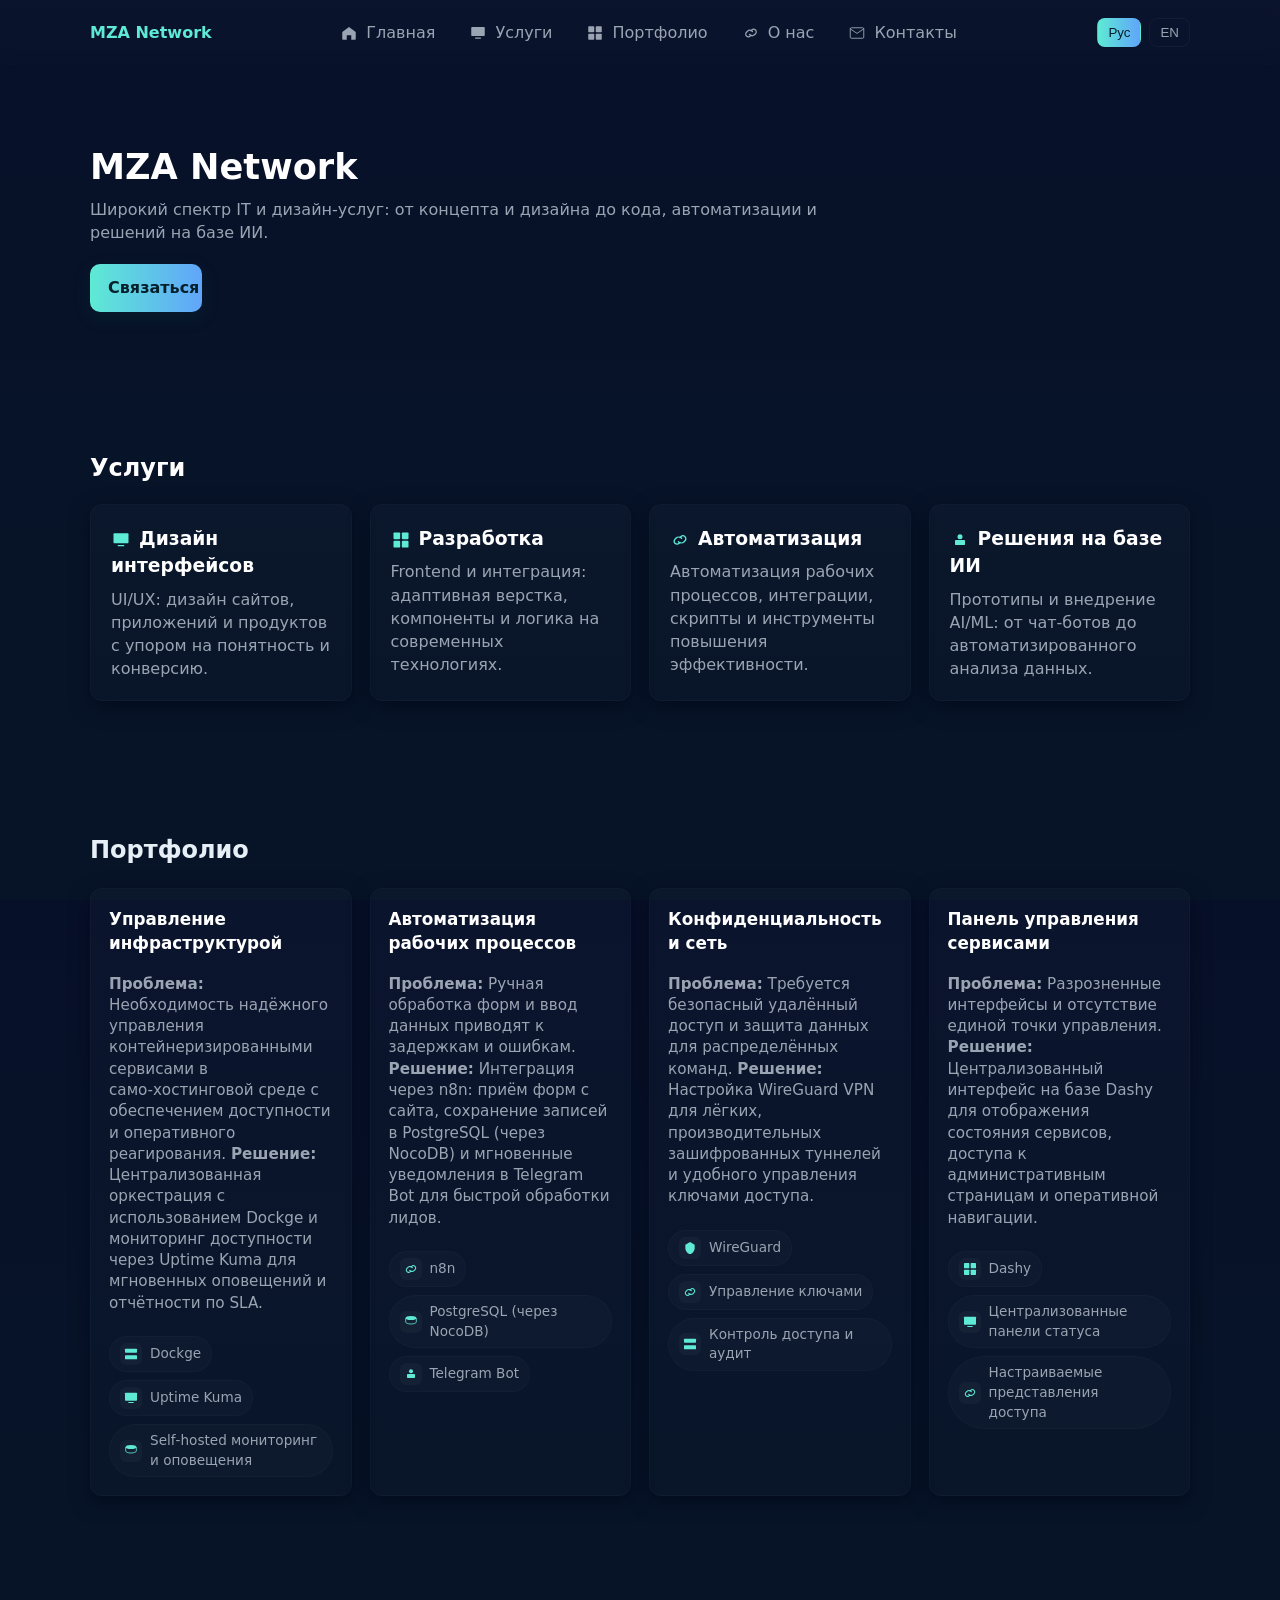
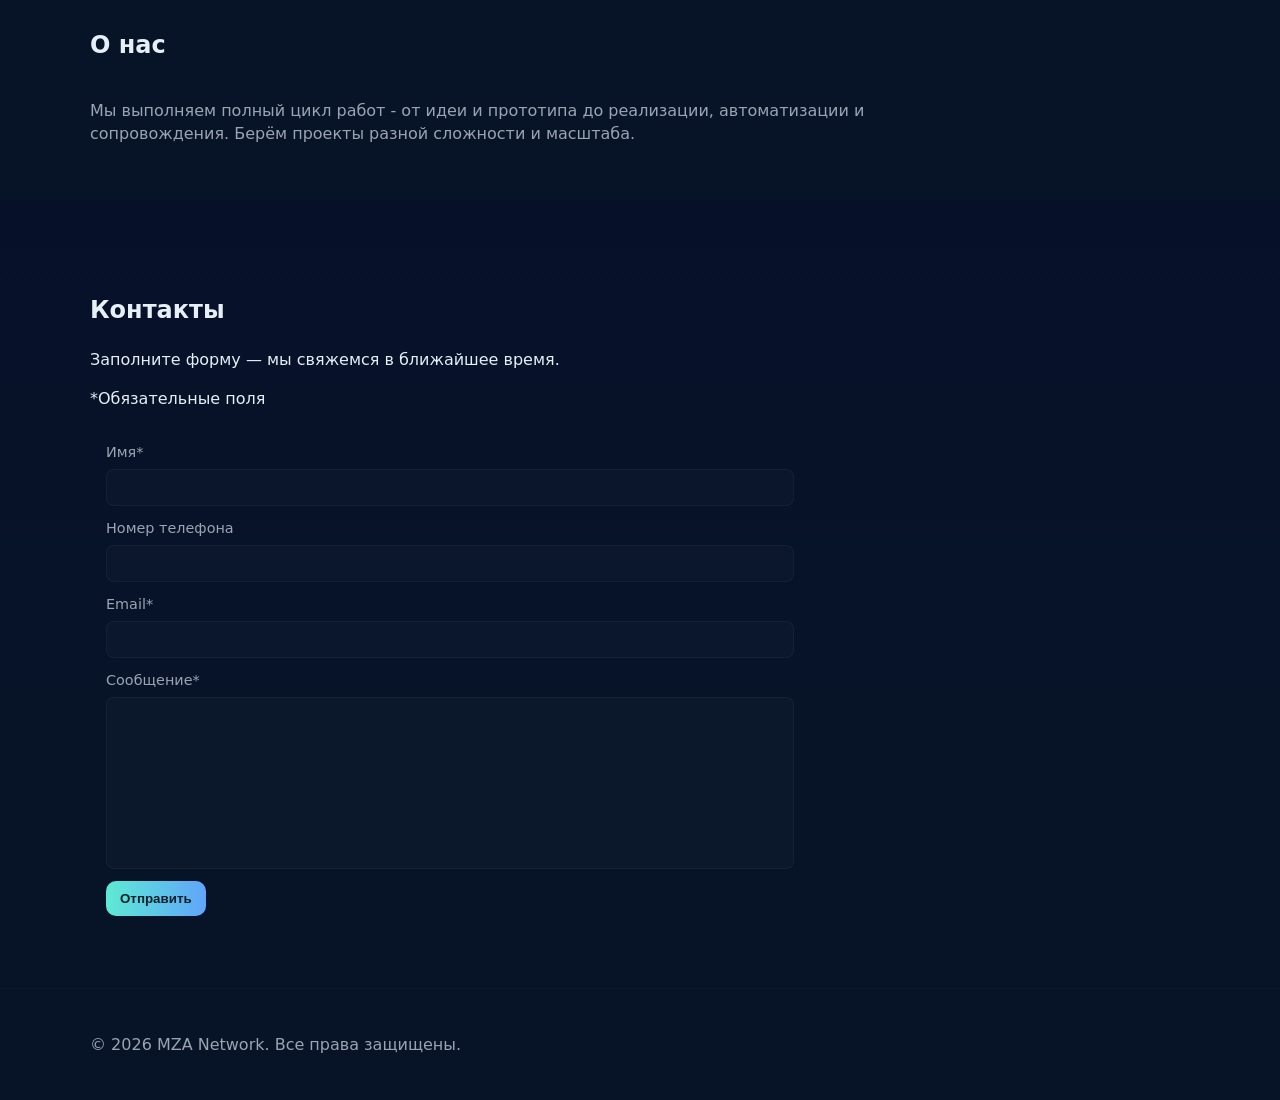
==== index.html @ e713434e "d" ====
<!doctype html>
<html lang="ru">
<head>
  <meta charset="utf-8">
  <meta name="viewport" content="width=device-width, initial-scale=1">
  <title>MZA Network</title>
  <link rel="stylesheet" href="css/style.css">
  <header>
    <div class="container">
      <a class="logo" href="#home">MZA Network</a>
      <nav>
        <ul>
          <li><a href="#home"><svg class="nav-icon"><use href="#icon-home"></use></svg>Главная</a></li>
          <li><a href="#services"><svg class="nav-icon"><use href="#icon-monitor"></use></svg>Услуги</a></li>
          <li><a href="#portfolio"><svg class="nav-icon"><use href="#icon-grid"></use></svg>Портфолио</a></li>
          <li><a href="#about"><svg class="nav-icon"><use href="#icon-link"></use></svg>О нас</a></li>
          <li><a href="#contacts"><svg class="nav-icon"><use href="#icon-mail"></use></svg>Контакты</a></li>
        </ul>
      </nav>
      <div class="lang-switch">
        <button id="langRu" class="active" title="Русский">Рус</button>
        <button id="langEn" title="English">EN</button>
      </div>
    </div>
  </header>

  <!-- SVG sprite: monochrome icons (use via <svg class="icon"><use href="#icon-name"></use></svg>) -->
  <svg aria-hidden="true" style="display:none">
    <symbol id="icon-server" viewBox="0 0 24 24">
      <rect x="3" y="4" width="18" height="6" rx="1" fill="currentColor"/>
      <rect x="3" y="14" width="18" height="6" rx="1" fill="currentColor"/>
    </symbol>
    <symbol id="icon-monitor" viewBox="0 0 24 24">
      <rect x="3" y="4" width="18" height="12" rx="1" fill="currentColor"/>
      <rect x="8" y="18" width="8" height="1.5" rx="0.5" fill="currentColor"/>
    </symbol>
    <symbol id="icon-database" viewBox="0 0 24 24">
      <ellipse cx="12" cy="6" rx="8" ry="3" fill="currentColor"/>
      <path d="M4 6v6c0 1.657 3.582 3 8 3s8-1.343 8-3V6" fill="none" stroke="currentColor" stroke-width="1.2"/>
    </symbol>
    <symbol id="icon-bot" viewBox="0 0 24 24">
      <circle cx="12" cy="8" r="3" fill="currentColor"/>
      <rect x="6" y="12" width="12" height="6" rx="1" fill="currentColor"/>
    </symbol>
    <symbol id="icon-shield" viewBox="0 0 24 24">
      <path d="M12 3l7 4v5c0 5-4 9-7 9s-7-4-7-9V7l7-4z" fill="currentColor"/>
    </symbol>
    <symbol id="icon-link" viewBox="0 0 24 24">
      <path d="M10 14a5 5 0 0 0 7 0l1-1a3.5 3.5 0 0 0-5-5l-1 1" fill="none" stroke="currentColor" stroke-width="1.6" stroke-linecap="round" stroke-linejoin="round"/>
      <path d="M14 10a5 5 0 0 0-7 0l-1 1a3.5 3.5 0 0 0 5 5l1-1" fill="none" stroke="currentColor" stroke-width="1.6" stroke-linecap="round" stroke-linejoin="round"/>
    </symbol>
    <symbol id="icon-grid" viewBox="0 0 24 24">
      <rect x="3" y="3" width="8" height="8" rx="1" fill="currentColor"/>
      <rect x="13" y="3" width="8" height="8" rx="1" fill="currentColor"/>
      <rect x="3" y="13" width="8" height="8" rx="1" fill="currentColor"/>
      <rect x="13" y="13" width="8" height="8" rx="1" fill="currentColor"/>
    </symbol>
    <symbol id="icon-home" viewBox="0 0 24 24">
      <path d="M3 10.5L12 4l9 6.5V20a1 1 0 0 1-1 1h-5v-6H9v6H4a1 1 0 0 1-1-1V10.5z" fill="currentColor"/>
    </symbol>
    <symbol id="icon-mail" viewBox="0 0 24 24">
      <path d="M3 6.5v11A1.5 1.5 0 0 0 4.5 19h15a1.5 1.5 0 0 0 1.5-1.5v-11A1.5 1.5 0 0 0 19.5 5h-15A1.5 1.5 0 0 0 3 6.5z" fill="none" stroke="currentColor" stroke-width="1.2"/>
      <path d="M21 6.5l-9 6-9-6" fill="none" stroke="currentColor" stroke-width="1.2" stroke-linecap="round" stroke-linejoin="round"/>
    </symbol>
  </svg>

  <main>
    <section id="home" class="hero">
      <div class="container">
        <div class="hero-copy">
          <h1>MZA Network</h1>
          <p>Широкий спектр IT и дизайн‑услуг: от концепта и дизайна до кода, автоматизации и решений на базе ИИ.</p>
          <a class="cta" href="#contacts">Связаться</a>
        </div>
      </div>
    </section>

    <section id="services" class="services container">
      <h2>Услуги</h2>
      <div class="grid services-grid">
        <article class="card">
          <h3><svg class="svc-icon" aria-hidden="true"><use href="#icon-monitor"></use></svg>Дизайн интерфейсов</h3>
          <p>UI/UX: дизайн сайтов, приложений и продуктов с упором на понятность и конверсию.</p>
        </article>
        <article class="card">
          <h3><svg class="svc-icon" aria-hidden="true"><use href="#icon-grid"></use></svg>Разработка</h3>
          <p>Frontend и интеграция: адаптивная верстка, компоненты и логика на современных технологиях.</p>
        </article>
        <article class="card">
          <h3><svg class="svc-icon" aria-hidden="true"><use href="#icon-link"></use></svg>Автоматизация</h3>
          <p>Автоматизация рабочих процессов, интеграции, скрипты и инструменты повышения эффективности.</p>
        </article>
        <article class="card">
          <h3><svg class="svc-icon" aria-hidden="true"><use href="#icon-bot"></use></svg>Решения на базе ИИ</h3>
          <p>Прототипы и внедрение AI/ML: от чат‑ботов до автоматизированного анализа данных.</p>
        </article>
      </div>
    </section>

    <section id="portfolio" class="portfolio container">
      <h2>Портфолио</h2>
      <div class="grid portfolio-grid">
        <article class="card portfolio-card">
          <h3>Управление инфраструктурой</h3>
          <p class="ps"><strong>Проблема:</strong> Необходимость надёжного управления контейнеризированными сервисами в само‑хостинговой среде с обеспечением доступности и оперативного реагирования. <strong>Решение:</strong> Централизованная оркестрация с использованием Dockge и мониторинг доступности через Uptime Kuma для мгновенных оповещений и отчётности по SLA.</p>
          <ul class="tech-list">
            <li><svg class="icon" aria-hidden="true"><use href="#icon-server"></use></svg>Dockge</li>
            <li><svg class="icon" aria-hidden="true"><use href="#icon-monitor"></use></svg>Uptime Kuma</li>
            <li><svg class="icon" aria-hidden="true"><use href="#icon-database"></use></svg>Self‑hosted мониторинг и оповещения</li>
          </ul>
        </article>

        <article class="card portfolio-card">
          <h3>Автоматизация рабочих процессов</h3>
          <p class="ps"><strong>Проблема:</strong> Ручная обработка форм и ввод данных приводят к задержкам и ошибкам. <strong>Решение:</strong> Интеграция через n8n: приём форм с сайта, сохранение записей в PostgreSQL (через NocoDB) и мгновенные уведомления в Telegram Bot для быстрой обработки лидов.</p>
          <ul class="tech-list">
            <li><svg class="icon" aria-hidden="true"><use href="#icon-link"></use></svg>n8n</li>
            <li><svg class="icon" aria-hidden="true"><use href="#icon-database"></use></svg>PostgreSQL (через NocoDB)</li>
            <li><svg class="icon" aria-hidden="true"><use href="#icon-bot"></use></svg>Telegram Bot</li>
          </ul>
        </article>

        <article class="card portfolio-card">
          <h3>Конфиденциальность и сеть</h3>
          <p class="ps"><strong>Проблема:</strong> Требуется безопасный удалённый доступ и защита данных для распределённых команд. <strong>Решение:</strong> Настройка WireGuard VPN для лёгких, производительных зашифрованных туннелей и удобного управления ключами доступа.</p>
          <ul class="tech-list">
            <li><svg class="icon" aria-hidden="true"><use href="#icon-shield"></use></svg>WireGuard</li>
            <li><svg class="icon" aria-hidden="true"><use href="#icon-link"></use></svg>Управление ключами</li>
            <li><svg class="icon" aria-hidden="true"><use href="#icon-server"></use></svg>Контроль доступа и аудит</li>
          </ul>
        </article>

        <article class="card portfolio-card">
          <h3>Панель управления сервисами</h3>
          <p class="ps"><strong>Проблема:</strong> Разрозненные интерфейсы и отсутствие единой точки управления. <strong>Решение:</strong> Централизованный интерфейс на базе Dashy для отображения состояния сервисов, доступа к административным страницам и оперативной навигации.</p>
          <ul class="tech-list">
            <li><svg class="icon" aria-hidden="true"><use href="#icon-grid"></use></svg>Dashy</li>
            <li><svg class="icon" aria-hidden="true"><use href="#icon-monitor"></use></svg>Централизованные панели статуса</li>
            <li><svg class="icon" aria-hidden="true"><use href="#icon-link"></use></svg>Настраиваемые представления доступа</li>
          </ul>
        </article>
      </div>
    </section>

    <section id="about" class="about container">
      <h2>О нас</h2>
      <div class="about-grid">
        <p>Мы выполняем полный цикл работ - от идеи и прототипа до реализации, автоматизации и сопровождения. Берём проекты разной сложности и масштаба.</p>
      </div>
    </section>

    <section id="contacts" class="contacts container">
      <h2>Контакты</h2>
      <p>Заполните форму — мы свяжемся в ближайшее время.</p>
      <p>*Обязательные поля</p>
      <form id="contactForm" action="https://n8n.mzanetwork.com/webhook/form-contact" method="POST">
        <div class="form-row">
          <label for="name">Имя*</label>
          <input id="name" name="name" type="text" required>
        </div>
        <div class="form-row">
          <label for="name">Номер телефона</label>
          <input id="phone" name="phone" type="text">
        </div>
        <div class="form-row">
          <label for="email">Email*</label>
          <input id="email" name="email" type="email" required>
        </div>
        <div class="form-row">
          <label for="message">Сообщение*</label>
          <textarea style="resize: none;" rows="10" cols="50" id="message" name="message" rows="5" required></textarea>
        </div>
        <input type="hidden" id="g-recaptcha-response" name="g-recaptcha-response">
        <button type="submit">Отправить</button>
      </form>
    </section>
  </main>

  <footer>
    <div class="container">
      <p>© 2026 MZA Network. Все права защищены.</p>
    </div>
  </footer>
  <script>
    window.onRecaptchaLoad = function() {
      window.recaptchaReady = true;
      console.log('reCAPTCHA loaded');
    };
  </script>
  <script>
    (function(){
      var btnRu = document.getElementById('langRu');
      var btnEn = document.getElementById('langEn');
      var navUl = document.querySelector('header nav ul');
      var heroCont = document.querySelector('#home .container');
      var servicesGrid = document.querySelector('.services-grid');
      var portfolioGrid = document.querySelector('#portfolio .portfolio-grid');
      var aboutP = document.querySelector('.about p');
      var contactsSection = document.querySelector('.contacts');
      var footerP = document.querySelector('footer .container p');
      var formAction = contactsSection.querySelector('form')?.getAttribute('action') || '';

      var translations = { en: {} , ru: {} };
      // capture current DOM as Russian source
      translations.ru.nav = navUl.innerHTML;
      translations.ru.hero = heroCont.innerHTML;
      translations.ru.services = servicesGrid.innerHTML;
      translations.ru.portfolio = portfolioGrid.innerHTML;
      translations.ru.about = aboutP.innerHTML;
      var ruContactsHtml = contactsSection.innerHTML; // preserve original Russian contacts markup
      translations.ru.contacts = function(action){ return ruContactsHtml.replace(/action="[^"]*"/, 'action="'+action+'"'); };
      translations.ru.footer = footerP.innerText;

      // English templates
      translations.en.nav = '\n          <li><a href="#home">Home</a></li>\n          <li><a href="#services">Services</a></li>\n          <li><a href="#portfolio">Portfolio</a></li>\n          <li><a href="#about">About</a></li>\n          <li><a href="#contacts">Contacts</a></li>\n        ';

      translations.en.hero = '<h1>MZA Network</h1>\n        <p>Comprehensive IT and design services: from concept and design to code, automation and AI-driven solutions.</p>\n        <a class="cta" href="#contacts">Contact</a>';

      translations.en.services = '\n          <article class="card">\n            <h3>Interface Design</h3>\n            <p>UI/UX design for websites, applications and products focused on clarity and conversion.</p>\n          </article>\n          <article class="card">\n            <h3>Development</h3>\n            <p>Frontend and integration: responsive implementations and components built with modern technologies.</p>\n          </article>\n          <article class="card">\n            <h3>Automation</h3>\n            <p>Workflow automation, integrations, and scripts to increase operational efficiency.</p>\n          </article>\n          <article class="card">\n            <h3>AI Solutions</h3>\n            <p>AI/ML prototyping and deployment: from chatbots to automated data analysis.</p>\n          </article>\n        ';

      translations.en.portfolio = '\n          <article class="card portfolio-card">\n            <h3>Infrastructure Management</h3>\n            <p class="ps"><strong>Problem:</strong> Managing containerised services reliably across self-hosted environments while maintaining high availability and fast incident response. <strong>Solution:</strong> Centralised container orchestration with Dockge and continuous uptime monitoring via Uptime Kuma to provide automated alerting and SLA visibility.</p>\n            <ul class="tech-list">\n              <li><svg class="icon" aria-hidden="true"><use href="#icon-server"></use></svg>Dockge</li>\n              <li><svg class="icon" aria-hidden="true"><use href="#icon-monitor"></use></svg>Uptime Kuma</li>\n              <li><svg class="icon" aria-hidden="true"><use href="#icon-database"></use></svg>Self-hosted monitoring & alerts</li>\n            </ul>\n          </article>\n\n          <article class="card portfolio-card">\n            <h3>Workflow Automation</h3>\n            <p class="ps"><strong>Problem:</strong> Manual form handling and data entry causing latency and error. <strong>Solution:</strong> Integrated n8n workflows that ingest website form submissions, persist structured records in PostgreSQL (exposed via NocoDB) and dispatch instant Telegram Bot notifications for rapid follow-up.</p>\n            <ul class="tech-list">\n              <li><svg class="icon" aria-hidden="true"><use href="#icon-link"></use></svg>n8n</li>\n              <li><svg class="icon" aria-hidden="true"><use href="#icon-database"></use></svg>PostgreSQL (via NocoDB)</li>\n              <li><svg class="icon" aria-hidden="true"><use href="#icon-bot"></use></svg>Telegram Bot notifications</li>\n            </ul>\n          </article>\n\n          <article class="card portfolio-card">\n            <h3>Privacy & Networking</h3>\n            <p class="ps"><strong>Problem:</strong> Secure remote access and data confidentiality for distributed teams. <strong>Solution:</strong> Custom WireGuard VPN deployment offering lightweight, high-performance encrypted tunnels and straightforward key management for remote access and inter-service connectivity.</p>\n            <ul class="tech-list">\n              <li><svg class="icon" aria-hidden="true"><use href="#icon-shield"></use></svg>WireGuard</li>\n              <li><svg class="icon" aria-hidden="true"><use href="#icon-link"></use></svg>Private key management</li>\n              <li><svg class="icon" aria-hidden="true"><use href="#icon-server"></use></svg>Access control and auditability</li>\n            </ul>\n          </article>\n\n          <article class="card portfolio-card">\n            <h3>Service Dashboard</h3>\n            <p class="ps"><strong>Problem:</strong> Fragmented service status and admin interfaces across multiple tools. <strong>Solution:</strong> Centralised management UI using Dashy to surface service health, links, and operational controls in a single, lightweight dashboard.</p>\n            <ul class="tech-list">\n              <li><svg class="icon" aria-hidden="true"><use href="#icon-grid"></use></svg>Dashy</li>\n              <li><svg class="icon" aria-hidden="true"><use href="#icon-monitor"></use></svg>Centralised links & status panels</li>\n              <li><svg class="icon" aria-hidden="true"><use href="#icon-link"></use></svg>Customisable access views</li>\n            </ul>\n          </article>\n        ';

      translations.en.about = 'We deliver end-to-end work - from idea and prototype to implementation, automation and support. We accept projects of varying complexity and scale.';

      translations.en.contacts = function(action){ return '\n        <h2>Contacts</h2>\n        <p>Fill the form and we will get back to you shortly.</p>\n        <p>*Required fields</p>\n        <form id="contactForm" action="'+action+'" method="POST">\n          <div class="form-row">\n            <label for="name">Name*</label>\n            <input id="name" name="name" type="text" required>\n          </div>\n          <div class="form-row">\n            <label for="phone">Phone</label>\n            <input id="phone" name="phone" type="text">\n          </div>\n          <div class="form-row">\n            <label for="email">Email*</label>\n            <input id="email" name="email" type="email" required>\n          </div>\n          <div class="form-row">\n            <label for="message">Message*</label>\n            <textarea style="resize: none;" rows="10" cols="50" id="message" name="message" rows="5" required></textarea>\n          </div>\n          <input type="hidden" id="g-recaptcha-response" name="g-recaptcha-response">\n          <button type="submit">Send</button>\n        </form>\n      '; };

      translations.en.footer = '© 2026 MZA Network. All rights reserved.';

      function apply(lang){
        var t = translations[lang] || translations.ru;
        navUl.innerHTML = t.nav;
        heroCont.innerHTML = t.hero;
        servicesGrid.innerHTML = t.services;
        portfolioGrid.innerHTML = t.portfolio;
        aboutP.innerHTML = t.about;
        contactsSection.innerHTML = (typeof t.contacts === 'function') ? t.contacts(formAction) : t.contacts;
        footerP.innerText = t.footer;
        document.documentElement.lang = (lang==='en')? 'en' : 'ru';
        try{ localStorage.setItem('lang', lang); }catch(e){}
        if(lang==='en'){
          btnEn.classList.add('active'); btnRu.classList.remove('active');
        } else {
          btnRu.classList.add('active'); btnEn.classList.remove('active');
        }
      }

      btnRu.addEventListener('click', function(){ apply('ru'); });
      btnEn.addEventListener('click', function(){ apply('en'); });

      var init = (function(){ try{ return localStorage.getItem('lang') || 'ru'; }catch(e){ return 'ru'; } })();
      apply(init);
    })();
  </script>
  <script src="https://www.google.com/recaptcha/enterprise.js?render=6LcA7EcsAAAAAHwn5rLB2n9YemqWFU2Vo0Y3sTGL&onload=onRecaptchaLoad"></script>

  <script src="js/main.js"></script>
</body>
</html>
---- css/style.css ----
:root{
  --bg:#0f1724;
  --panel:#0b1220;
  --muted:#9aa4b2;
  --accent:#5eead4;
  --accent-2:#60a5fa;
  --card:#0b1226;
  --glass: rgba(255,255,255,0.03);
  --radius:12px;
  --container:1100px;
}

*{box-sizing:border-box}
html,body{height:100%}
body{
  margin:0;
  font-family: Inter, system-ui, -apple-system, 'Segoe UI', Roboto, 'Helvetica Neue', Arial;
  background: linear-gradient(180deg,#071029 0%, #071428 60%);
  color:#e6eef6;
  -webkit-font-smoothing:antialiased;
  -moz-osx-font-smoothing:grayscale;
  line-height:1.45;
}

.container{
  width:90%;
  max-width:var(--container);
  margin:0 auto;
}

header{
  backdrop-filter: blur(6px);
  background: linear-gradient(180deg, rgba(255,255,255,0.02), rgba(255,255,255,0.01));
  position:sticky;
  top:0;
  z-index:50;
}
header .container{display:flex;align-items:center;justify-content:space-between;padding:18px 0}
.logo{font-weight:600;color:var(--accent);text-decoration:none}
nav ul{list-style:none;margin:0;padding:0;display:flex;gap:18px;align-items:center}
nav a{color:var(--muted);text-decoration:none;padding:8px;border-radius:8px;transition:all .18s}
nav a:hover{color:#fff;background:var(--glass);transform:translateY(-2px)}

.nav-toggle{display:none;background:transparent;border:1px solid rgba(255,255,255,0.04);padding:8px;border-radius:8px;color:var(--muted)}

#home {
  background-image: url("https://images.unsplash.com/photo-1699891730676-037bed3c1bed?fm=jpg&q=60&w=3000&ixlib=rb-4.1.0&ixid=M3wxMjA3fDB8MHxzZWFyY2h8Mnx8d2Vic2l0ZSUyMGJhY2tncm91bmR8ZW58MHx8MHx8fDA%3D");
  background-repeat: no-repeat;
  background-size: cover;
  background-position: inherit;
}

.hero{
  padding:84px 0 64px;
  background:linear-gradient(120deg, rgba(96,165,250,0.06), rgba(94,234,212,0.02));
}
.hero .container{display:grid;grid-template-columns:1fr 265px;gap:32px;align-items:center}
.hero h1{margin:0;font-size:2.2rem;line-height:1.05;color:#fff}
.hero p{color:var(--muted);margin:12px 0 20px}
.cta{display:inline-block;width: 112px;padding:12px 18px;background:linear-gradient(90deg,var(--accent),var(--accent-2));color:#04202b;text-decoration:none;border-radius:10px;font-weight:600;box-shadow:0 6px 18px rgba(6,78,59,0.18);transition:transform .16s}
.cta:hover{transform:translateY(-4px)}

.services{padding:56px 0}
.services h2{color:#fff;margin-bottom:18px}
.services-grid{display:grid;grid-template-columns:repeat(auto-fit,minmax(220px,1fr));gap:18px}
.card{background:linear-gradient(180deg, rgba(255,255,255,0.02), rgba(255,255,255,0.01));padding:20px;border-radius:var(--radius);box-shadow:0 6px 20px rgba(2,6,23,0.6);border:1px solid rgba(255,255,255,0.02);transition:transform .18s,box-shadow .18s}
.card h3{margin:0 0 8px;color:#fff}
.svc-icon{width:20px;height:20px;vertical-align:middle;margin-right:8px;display:inline-block;color:var(--accent)}
.card p{margin:0;color:var(--muted)}
.card:hover{transform:translateY(-8px);box-shadow:0 18px 40px rgba(2,6,23,0.7)}

.portfolio{padding:56px 0}
.portfolio-grid{display:grid;grid-template-columns:repeat(auto-fit,minmax(220px,1fr));gap:18px}
.project{background:var(--card);border-radius:12px;overflow:hidden;padding:0;border:1px solid rgba(255,255,255,0.02);display:block}
.project .thumb{height:140px;display:flex;align-items:center;justify-content:center;background:linear-gradient(135deg, rgba(96,165,250,0.12), rgba(94,234,212,0.06));color:var(--muted);font-weight:600}
.project figcaption{padding:12px;color:var(--muted);font-size:0.95rem}

/* Portfolio card specifics */
.portfolio-card{display:flex;flex-direction:column;gap:12px;padding:18px;border-radius:var(--radius);min-height:200px}
.portfolio-card h3{margin:0 0 6px;color:#fff;font-size:1.05rem}
.ps{margin:0;color:var(--muted);font-size:0.95rem;line-height:1.4}
.tech-list{list-style:none;margin:10px 0 0;padding:0;display:flex;flex-wrap:wrap;gap:8px}
.tech-list li{background:rgba(255,255,255,0.02);padding:6px 10px;border-radius:999px;color:var(--muted);font-size:0.85rem;border:1px solid rgba(255,255,255,0.02);display:flex;align-items:center;gap:8px}
.icon{width:22px;height:22px;flex:0 0 22px;display:inline-flex;align-items:center;justify-content:center;border-radius:6px;background:rgba(255,255,255,0.03);color:var(--accent);padding:3px}
.icon svg{width:100%;height:100%}

/* Nav icon */
.nav-icon{width:18px;height:18px;display:inline-block;vertical-align:middle;margin-right:8px;color:var(--muted)}
.nav-icon svg{width:100%;height:100%}

/* Hero media */
.hero-media img{width:100%;height:auto;border-radius:12px;box-shadow:0 10px 30px rgba(2,6,23,0.6);object-fit:cover}

/* About */
.about-grid{display:grid;gap:20px;align-items:center}
.team-photo{width:160px;height:160px;object-fit:cover;border-radius:12px;border:1px solid rgba(255,255,255,0.03)}

/* Language switcher */
.lang-switch{margin-left:12px;display:flex;gap:8px;align-items:center}
.lang-switch button{background:transparent;border:1px solid rgba(255,255,255,0.04);color:var(--muted);padding:6px 10px;border-radius:8px;cursor:pointer}
.lang-switch button.active{background:linear-gradient(90deg,var(--accent),var(--accent-2));color:#04202b;border-color:transparent}

.about{padding:56px 0}
.about p{max-width:900px;color:var(--muted)}

.contacts{padding:56px 0}
form{max-width:720px;background:transparent;padding:16px;border-radius:10px}
.form-row{display:flex;flex-direction:column;margin-bottom:12px}
label{font-size:0.9rem;color:var(--muted);margin-bottom:6px}
input,textarea{background:rgba(255,255,255,0.02);border:1px solid rgba(255,255,255,0.04);color:#e8f3ff;padding:10px;border-radius:8px}
button[type="submit"]{padding:10px 14px;border-radius:10px;border:0;background:linear-gradient(90deg,var(--accent),var(--accent-2));color:#04202b;font-weight:700;cursor:pointer}
button[type="submit"]:hover{transform:translateY(-3px)}

footer{padding:28px 0;color:var(--muted);border-top:1px solid rgba(255,255,255,0.02)}

@media(max-width:880px){
  .hero .container{grid-template-columns:1fr;text-align:center}
  nav ul{display:none;position:absolute;right:12px;top:64px;background:linear-gradient(180deg,rgba(255,255,255,0.02),transparent);padding:12px;border-radius:10px;flex-direction:column;min-width:180px}
  nav.open ul{display:flex}
  .nav-toggle{display:inline-block}
}

@media(max-width:520px){
  .hero h1{font-size:1.5rem}
  .hero p{font-size:0.95rem}
}

/* Smooth scrolling and reveal animations */
html{scroll-behavior:smooth}
.reveal{opacity:0;transform:translateY(18px);transition:opacity .64s cubic-bezier(.2,.9,.2,1),transform .64s cubic-bezier(.2,.9,.2,1);will-change:opacity,transform}
.reveal.active{opacity:1;transform:translateY(0)}

@media (prefers-reduced-motion: reduce){
  html{scroll-behavior:auto}
  .reveal{transition:none}
}
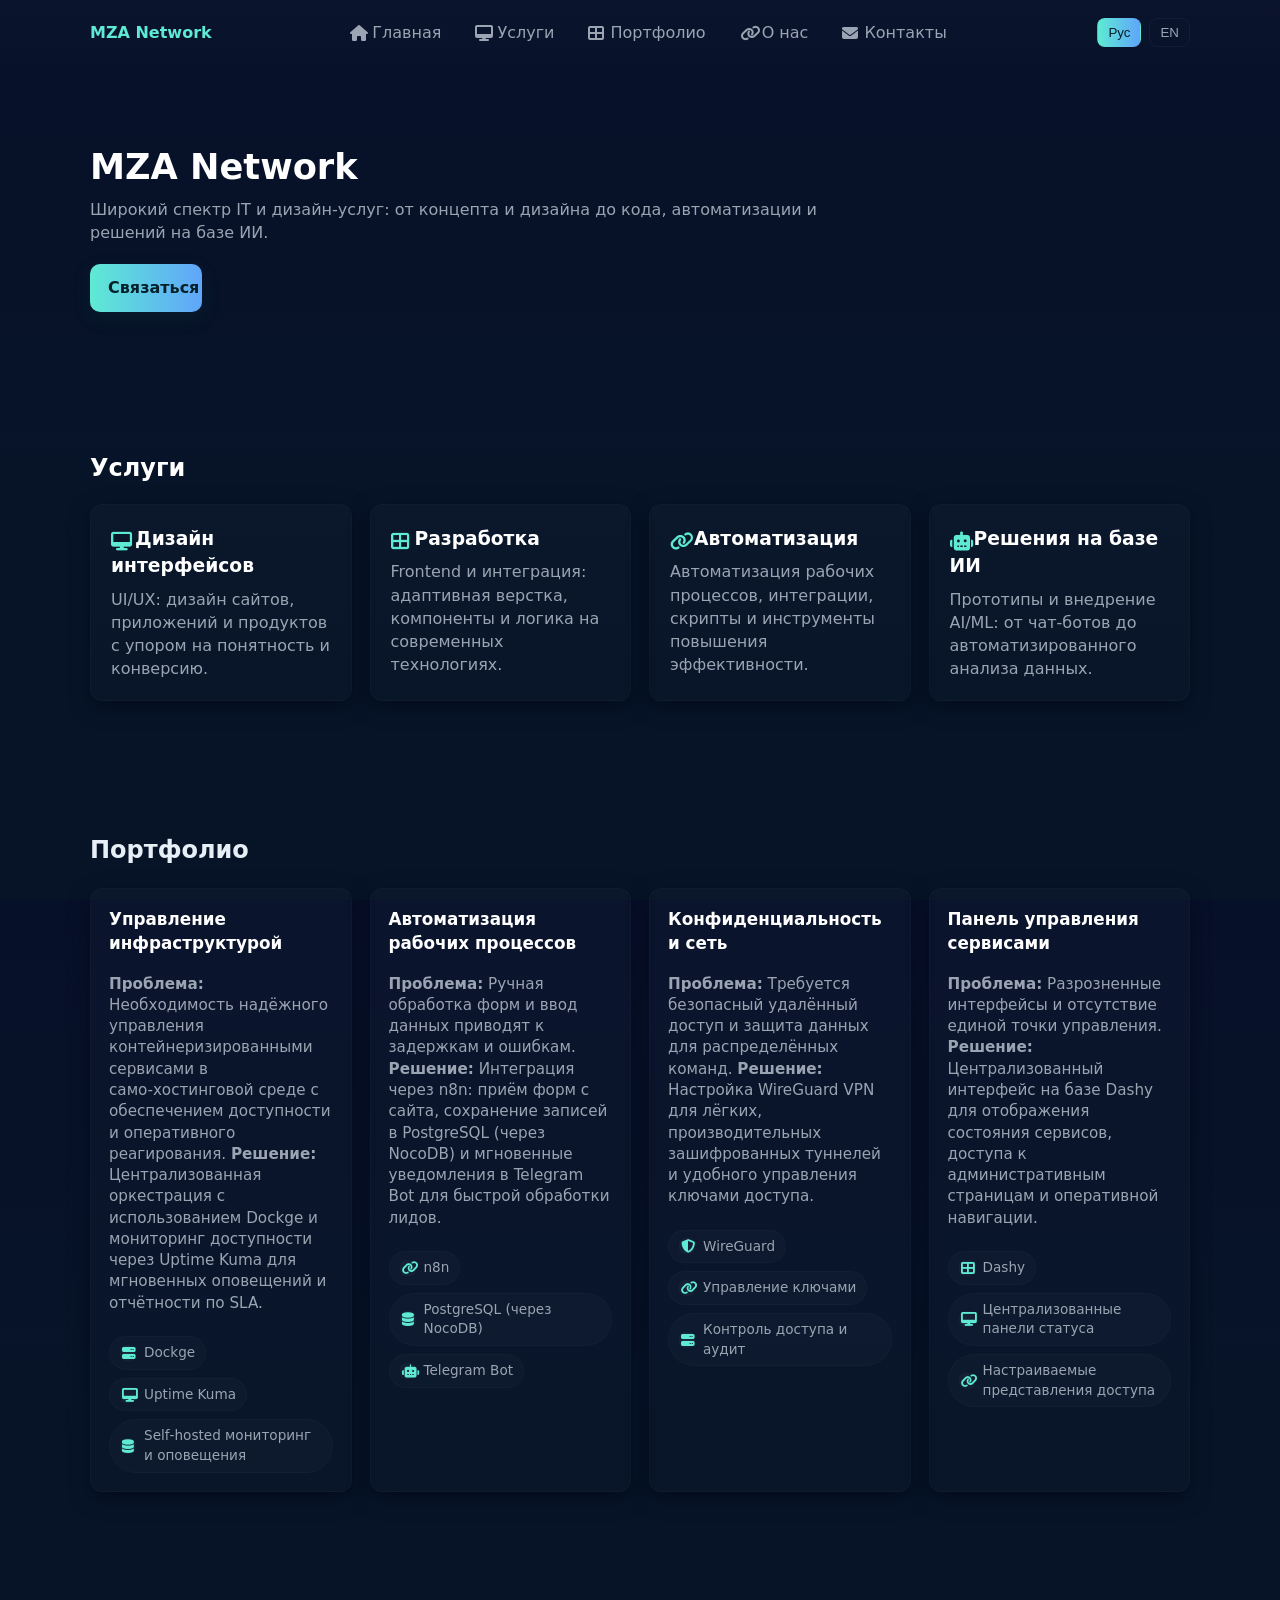
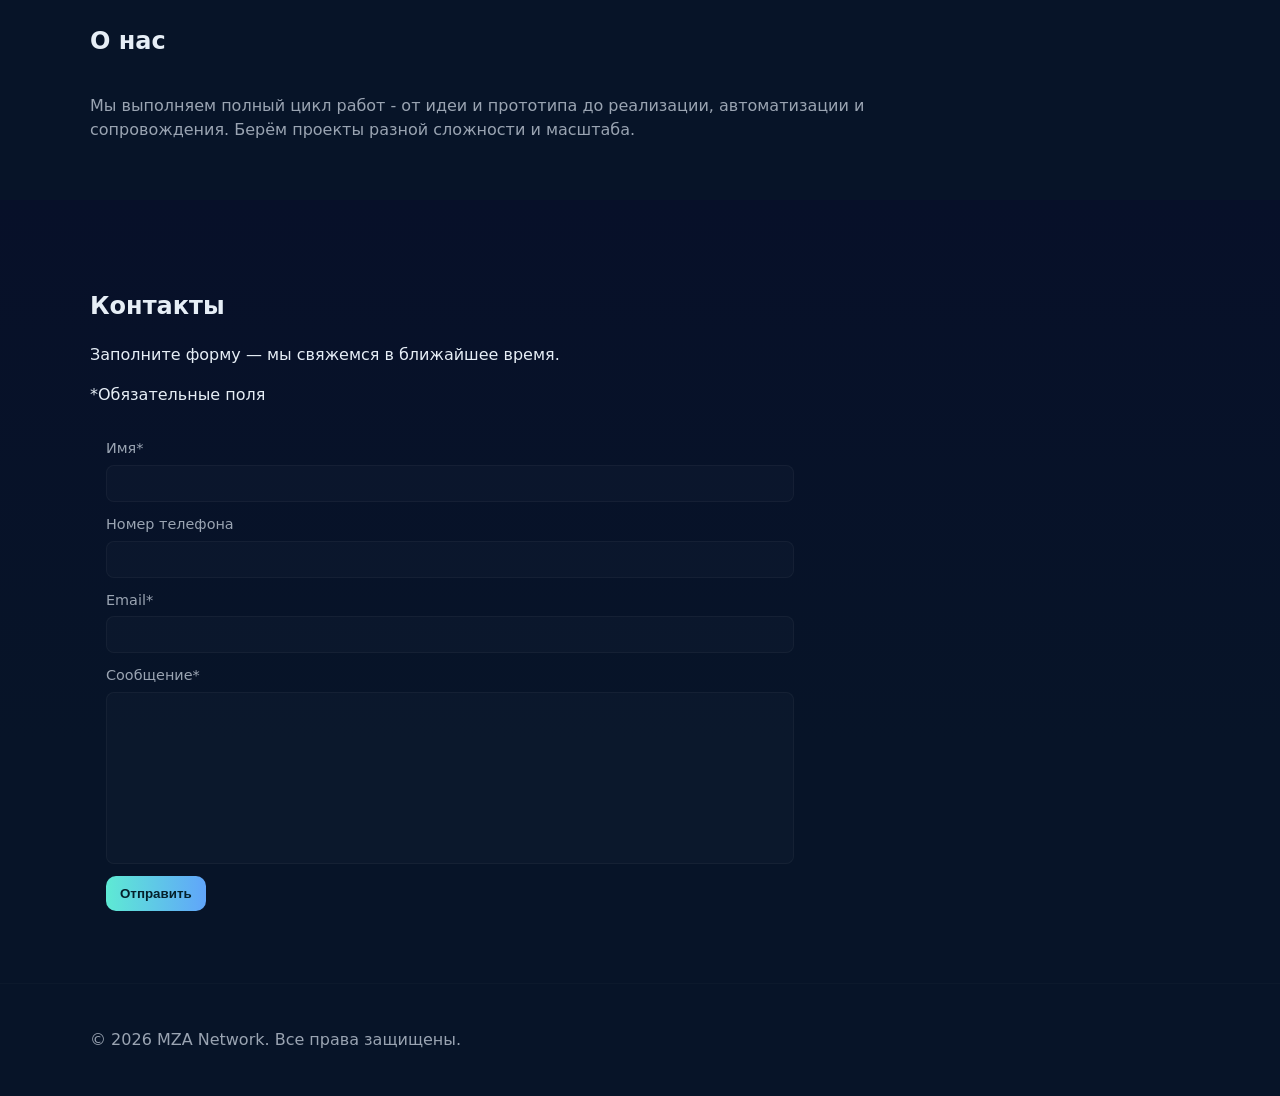
==== commit d7d85b6e: "Update index.html" ====
--- a/index.html
+++ b/index.html
@@ -5,16 +5,17 @@
   <meta name="viewport" content="width=device-width, initial-scale=1">
   <title>MZA Network</title>
   <link rel="stylesheet" href="css/style.css">
+  <link rel="stylesheet" href="https://cdnjs.cloudflare.com/ajax/libs/font-awesome/6.4.0/css/all.min.css">
   <header>
     <div class="container">
       <a class="logo" href="#home">MZA Network</a>
       <nav>
         <ul>
-          <li><a href="#home"><svg class="nav-icon"><use href="#icon-home"></use></svg>Главная</a></li>
-          <li><a href="#services"><svg class="nav-icon"><use href="#icon-monitor"></use></svg>Услуги</a></li>
-          <li><a href="#portfolio"><svg class="nav-icon"><use href="#icon-grid"></use></svg>Портфолио</a></li>
-          <li><a href="#about"><svg class="nav-icon"><use href="#icon-link"></use></svg>О нас</a></li>
-          <li><a href="#contacts"><svg class="nav-icon"><use href="#icon-mail"></use></svg>Контакты</a></li>
+          <li><a href="#home"><i class="nav-icon fa-solid fa-house" aria-hidden="true"></i>Главная</a></li>
+          <li><a href="#services"><i class="nav-icon fa-solid fa-desktop" aria-hidden="true"></i>Услуги</a></li>
+          <li><a href="#portfolio"><i class="nav-icon fa-solid fa-th-large" aria-hidden="true"></i>Портфолио</a></li>
+          <li><a href="#about"><i class="nav-icon fa-solid fa-link" aria-hidden="true"></i>О нас</a></li>
+          <li><a href="#contacts"><i class="nav-icon fa-solid fa-envelope" aria-hidden="true"></i>Контакты</a></li>
         </ul>
       </nav>
       <div class="lang-switch">
@@ -24,45 +25,7 @@
     </div>
   </header>
 
-  <!-- SVG sprite: monochrome icons (use via <svg class="icon"><use href="#icon-name"></use></svg>) -->
-  <svg aria-hidden="true" style="display:none">
-    <symbol id="icon-server" viewBox="0 0 24 24">
-      <rect x="3" y="4" width="18" height="6" rx="1" fill="currentColor"/>
-      <rect x="3" y="14" width="18" height="6" rx="1" fill="currentColor"/>
-    </symbol>
-    <symbol id="icon-monitor" viewBox="0 0 24 24">
-      <rect x="3" y="4" width="18" height="12" rx="1" fill="currentColor"/>
-      <rect x="8" y="18" width="8" height="1.5" rx="0.5" fill="currentColor"/>
-    </symbol>
-    <symbol id="icon-database" viewBox="0 0 24 24">
-      <ellipse cx="12" cy="6" rx="8" ry="3" fill="currentColor"/>
-      <path d="M4 6v6c0 1.657 3.582 3 8 3s8-1.343 8-3V6" fill="none" stroke="currentColor" stroke-width="1.2"/>
-    </symbol>
-    <symbol id="icon-bot" viewBox="0 0 24 24">
-      <circle cx="12" cy="8" r="3" fill="currentColor"/>
-      <rect x="6" y="12" width="12" height="6" rx="1" fill="currentColor"/>
-    </symbol>
-    <symbol id="icon-shield" viewBox="0 0 24 24">
-      <path d="M12 3l7 4v5c0 5-4 9-7 9s-7-4-7-9V7l7-4z" fill="currentColor"/>
-    </symbol>
-    <symbol id="icon-link" viewBox="0 0 24 24">
-      <path d="M10 14a5 5 0 0 0 7 0l1-1a3.5 3.5 0 0 0-5-5l-1 1" fill="none" stroke="currentColor" stroke-width="1.6" stroke-linecap="round" stroke-linejoin="round"/>
-      <path d="M14 10a5 5 0 0 0-7 0l-1 1a3.5 3.5 0 0 0 5 5l1-1" fill="none" stroke="currentColor" stroke-width="1.6" stroke-linecap="round" stroke-linejoin="round"/>
-    </symbol>
-    <symbol id="icon-grid" viewBox="0 0 24 24">
-      <rect x="3" y="3" width="8" height="8" rx="1" fill="currentColor"/>
-      <rect x="13" y="3" width="8" height="8" rx="1" fill="currentColor"/>
-      <rect x="3" y="13" width="8" height="8" rx="1" fill="currentColor"/>
-      <rect x="13" y="13" width="8" height="8" rx="1" fill="currentColor"/>
-    </symbol>
-    <symbol id="icon-home" viewBox="0 0 24 24">
-      <path d="M3 10.5L12 4l9 6.5V20a1 1 0 0 1-1 1h-5v-6H9v6H4a1 1 0 0 1-1-1V10.5z" fill="currentColor"/>
-    </symbol>
-    <symbol id="icon-mail" viewBox="0 0 24 24">
-      <path d="M3 6.5v11A1.5 1.5 0 0 0 4.5 19h15a1.5 1.5 0 0 0 1.5-1.5v-11A1.5 1.5 0 0 0 19.5 5h-15A1.5 1.5 0 0 0 3 6.5z" fill="none" stroke="currentColor" stroke-width="1.2"/>
-      <path d="M21 6.5l-9 6-9-6" fill="none" stroke="currentColor" stroke-width="1.2" stroke-linecap="round" stroke-linejoin="round"/>
-    </symbol>
-  </svg>
+  <!-- Font Awesome used for monochrome icons -->
 
   <main>
     <section id="home" class="hero">
@@ -79,19 +42,19 @@
       <h2>Услуги</h2>
       <div class="grid services-grid">
         <article class="card">
-          <h3><svg class="svc-icon" aria-hidden="true"><use href="#icon-monitor"></use></svg>Дизайн интерфейсов</h3>
+          <h3><i class="svc-icon fa-solid fa-desktop" aria-hidden="true"></i>Дизайн интерфейсов</h3>
           <p>UI/UX: дизайн сайтов, приложений и продуктов с упором на понятность и конверсию.</p>
         </article>
         <article class="card">
-          <h3><svg class="svc-icon" aria-hidden="true"><use href="#icon-grid"></use></svg>Разработка</h3>
+          <h3><i class="svc-icon fa-solid fa-th-large" aria-hidden="true"></i>Разработка</h3>
           <p>Frontend и интеграция: адаптивная верстка, компоненты и логика на современных технологиях.</p>
         </article>
         <article class="card">
-          <h3><svg class="svc-icon" aria-hidden="true"><use href="#icon-link"></use></svg>Автоматизация</h3>
+          <h3><i class="svc-icon fa-solid fa-link" aria-hidden="true"></i>Автоматизация</h3>
           <p>Автоматизация рабочих процессов, интеграции, скрипты и инструменты повышения эффективности.</p>
         </article>
         <article class="card">
-          <h3><svg class="svc-icon" aria-hidden="true"><use href="#icon-bot"></use></svg>Решения на базе ИИ</h3>
+          <h3><i class="svc-icon fa-solid fa-robot" aria-hidden="true"></i>Решения на базе ИИ</h3>
           <p>Прототипы и внедрение AI/ML: от чат‑ботов до автоматизированного анализа данных.</p>
         </article>
       </div>
@@ -104,9 +67,9 @@
           <h3>Управление инфраструктурой</h3>
           <p class="ps"><strong>Проблема:</strong> Необходимость надёжного управления контейнеризированными сервисами в само‑хостинговой среде с обеспечением доступности и оперативного реагирования. <strong>Решение:</strong> Централизованная оркестрация с использованием Dockge и мониторинг доступности через Uptime Kuma для мгновенных оповещений и отчётности по SLA.</p>
           <ul class="tech-list">
-            <li><svg class="icon" aria-hidden="true"><use href="#icon-server"></use></svg>Dockge</li>
-            <li><svg class="icon" aria-hidden="true"><use href="#icon-monitor"></use></svg>Uptime Kuma</li>
-            <li><svg class="icon" aria-hidden="true"><use href="#icon-database"></use></svg>Self‑hosted мониторинг и оповещения</li>
+            <li><i class="icon fa-solid fa-server" aria-hidden="true"></i>Dockge</li>
+            <li><i class="icon fa-solid fa-desktop" aria-hidden="true"></i>Uptime Kuma</li>
+            <li><i class="icon fa-solid fa-database" aria-hidden="true"></i>Self‑hosted мониторинг и оповещения</li>
           </ul>
         </article>
 
@@ -114,9 +77,9 @@
           <h3>Автоматизация рабочих процессов</h3>
           <p class="ps"><strong>Проблема:</strong> Ручная обработка форм и ввод данных приводят к задержкам и ошибкам. <strong>Решение:</strong> Интеграция через n8n: приём форм с сайта, сохранение записей в PostgreSQL (через NocoDB) и мгновенные уведомления в Telegram Bot для быстрой обработки лидов.</p>
           <ul class="tech-list">
-            <li><svg class="icon" aria-hidden="true"><use href="#icon-link"></use></svg>n8n</li>
-            <li><svg class="icon" aria-hidden="true"><use href="#icon-database"></use></svg>PostgreSQL (через NocoDB)</li>
-            <li><svg class="icon" aria-hidden="true"><use href="#icon-bot"></use></svg>Telegram Bot</li>
+            <li><i class="icon fa-solid fa-link" aria-hidden="true"></i>n8n</li>
+            <li><i class="icon fa-solid fa-database" aria-hidden="true"></i>PostgreSQL (через NocoDB)</li>
+            <li><i class="icon fa-solid fa-robot" aria-hidden="true"></i>Telegram Bot</li>
           </ul>
         </article>
 
@@ -124,9 +87,9 @@
           <h3>Конфиденциальность и сеть</h3>
           <p class="ps"><strong>Проблема:</strong> Требуется безопасный удалённый доступ и защита данных для распределённых команд. <strong>Решение:</strong> Настройка WireGuard VPN для лёгких, производительных зашифрованных туннелей и удобного управления ключами доступа.</p>
           <ul class="tech-list">
-            <li><svg class="icon" aria-hidden="true"><use href="#icon-shield"></use></svg>WireGuard</li>
-            <li><svg class="icon" aria-hidden="true"><use href="#icon-link"></use></svg>Управление ключами</li>
-            <li><svg class="icon" aria-hidden="true"><use href="#icon-server"></use></svg>Контроль доступа и аудит</li>
+            <li><i class="icon fa-solid fa-shield-halved" aria-hidden="true"></i>WireGuard</li>
+            <li><i class="icon fa-solid fa-link" aria-hidden="true"></i>Управление ключами</li>
+            <li><i class="icon fa-solid fa-server" aria-hidden="true"></i>Контроль доступа и аудит</li>
           </ul>
         </article>
 
@@ -134,9 +97,9 @@
           <h3>Панель управления сервисами</h3>
           <p class="ps"><strong>Проблема:</strong> Разрозненные интерфейсы и отсутствие единой точки управления. <strong>Решение:</strong> Централизованный интерфейс на базе Dashy для отображения состояния сервисов, доступа к административным страницам и оперативной навигации.</p>
           <ul class="tech-list">
-            <li><svg class="icon" aria-hidden="true"><use href="#icon-grid"></use></svg>Dashy</li>
-            <li><svg class="icon" aria-hidden="true"><use href="#icon-monitor"></use></svg>Централизованные панели статуса</li>
-            <li><svg class="icon" aria-hidden="true"><use href="#icon-link"></use></svg>Настраиваемые представления доступа</li>
+            <li><i class="icon fa-solid fa-th-large" aria-hidden="true"></i>Dashy</li>
+            <li><i class="icon fa-solid fa-desktop" aria-hidden="true"></i>Централизованные панели статуса</li>
+            <li><i class="icon fa-solid fa-link" aria-hidden="true"></i>Настраиваемые представления доступа</li>
           </ul>
         </article>
       </div>
--- a/css/style.css
+++ b/css/style.css
@@ -43,16 +43,13 @@
 
 .nav-toggle{display:none;background:transparent;border:1px solid rgba(255,255,255,0.04);padding:8px;border-radius:8px;color:var(--muted)}
 
-#home {
+
+.hero{
+  padding:84px 0 64px;
   background-image: url("https://images.unsplash.com/photo-1699891730676-037bed3c1bed?fm=jpg&q=60&w=3000&ixlib=rb-4.1.0&ixid=M3wxMjA3fDB8MHxzZWFyY2h8Mnx8d2Vic2l0ZSUyMGJhY2tncm91bmR8ZW58MHx8MHx8fDA%3D");
   background-repeat: no-repeat;
   background-size: cover;
   background-position: inherit;
-}
-
-.hero{
-  padding:84px 0 64px;
-  background:linear-gradient(120deg, rgba(96,165,250,0.06), rgba(94,234,212,0.02));
 }
 .hero .container{display:grid;grid-template-columns:1fr 265px;gap:32px;align-items:center}
 .hero h1{margin:0;font-size:2.2rem;line-height:1.05;color:#fff}
@@ -65,7 +62,7 @@
 .services-grid{display:grid;grid-template-columns:repeat(auto-fit,minmax(220px,1fr));gap:18px}
 .card{background:linear-gradient(180deg, rgba(255,255,255,0.02), rgba(255,255,255,0.01));padding:20px;border-radius:var(--radius);box-shadow:0 6px 20px rgba(2,6,23,0.6);border:1px solid rgba(255,255,255,0.02);transition:transform .18s,box-shadow .18s}
 .card h3{margin:0 0 8px;color:#fff}
-.svc-icon{width:20px;height:20px;vertical-align:middle;margin-right:8px;display:inline-block;color:var(--accent)}
+.svc-icon{width:16px;height:16px;vertical-align:middle;margin-right:8px;display:inline-block;color:var(--accent)}
 .card p{margin:0;color:var(--muted)}
 .card:hover{transform:translateY(-8px);box-shadow:0 18px 40px rgba(2,6,23,0.7)}
 
@@ -81,12 +78,12 @@
 .ps{margin:0;color:var(--muted);font-size:0.95rem;line-height:1.4}
 .tech-list{list-style:none;margin:10px 0 0;padding:0;display:flex;flex-wrap:wrap;gap:8px}
 .tech-list li{background:rgba(255,255,255,0.02);padding:6px 10px;border-radius:999px;color:var(--muted);font-size:0.85rem;border:1px solid rgba(255,255,255,0.02);display:flex;align-items:center;gap:8px}
-.icon{width:22px;height:22px;flex:0 0 22px;display:inline-flex;align-items:center;justify-content:center;border-radius:6px;background:rgba(255,255,255,0.03);color:var(--accent);padding:3px}
-.icon svg{width:100%;height:100%}
+.icon{width:16px;height:16px;flex:0 0 16px;display:inline-flex;align-items:center;justify-content:center;border-radius:6px;background:rgba(255,255,255,0.03);color:var(--accent);padding:2px}
+.icon svg{width:100%;height:100%;display:block}
 
 /* Nav icon */
-.nav-icon{width:18px;height:18px;display:inline-block;vertical-align:middle;margin-right:8px;color:var(--muted)}
-.nav-icon svg{width:100%;height:100%}
+.nav-icon{width:16px;height:16px;display:inline-block;vertical-align:middle;margin-right:6px;color:var(--muted)}
+.nav-icon svg{width:100%;height:100%;display:block}
 
 /* Hero media */
 .hero-media img{width:100%;height:auto;border-radius:12px;box-shadow:0 10px 30px rgba(2,6,23,0.6);object-fit:cover}
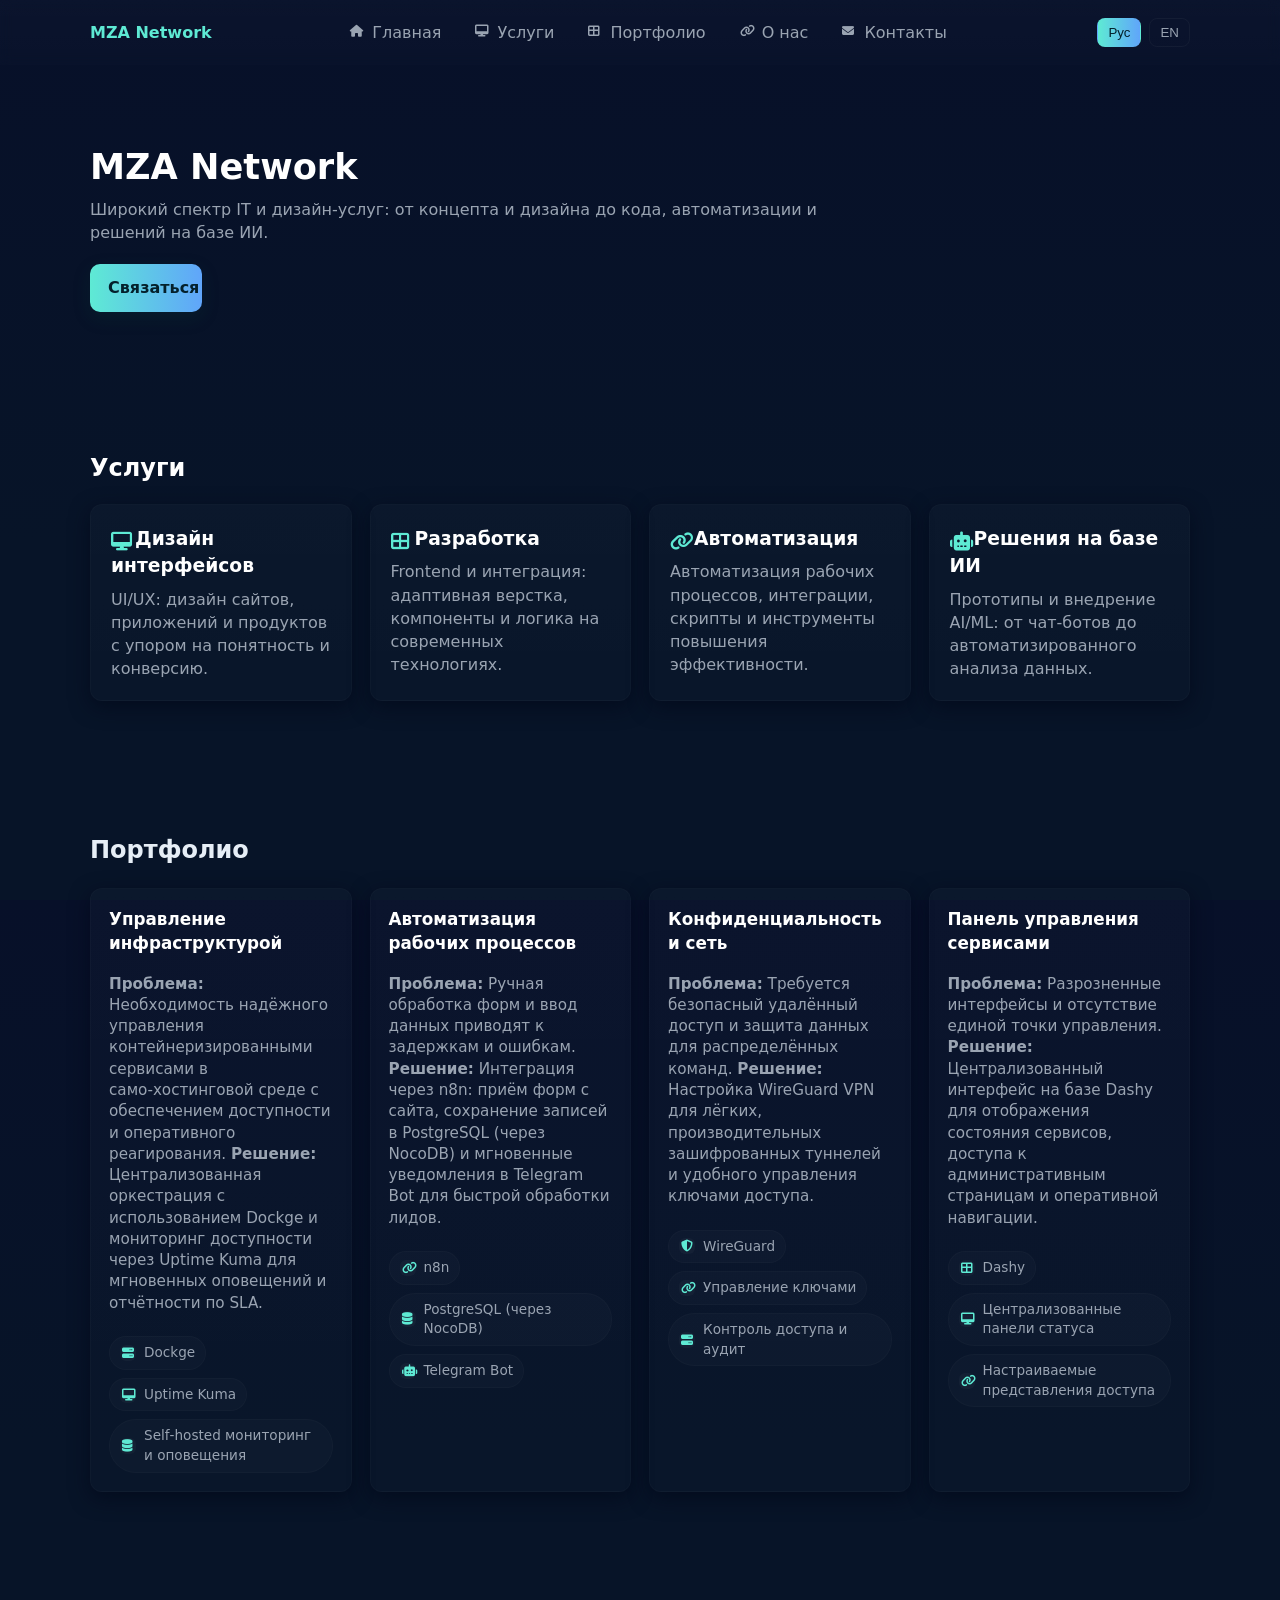
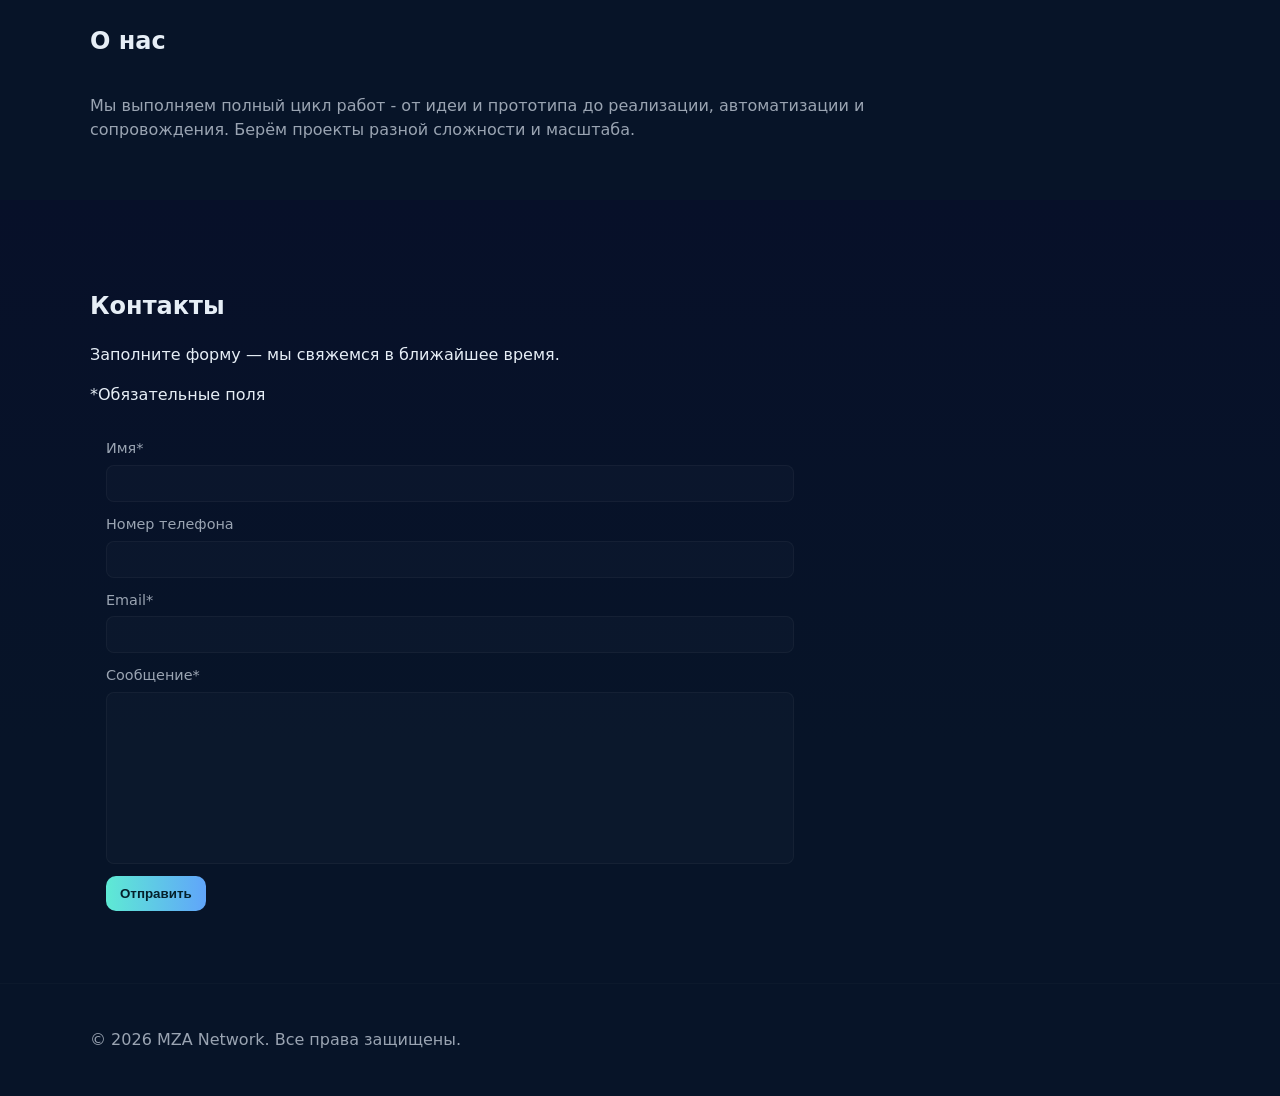
==== commit e449d90b: "less go" ====
--- a/index.html
+++ b/index.html
@@ -174,14 +174,14 @@
       translations.ru.contacts = function(action){ return ruContactsHtml.replace(/action="[^"]*"/, 'action="'+action+'"'); };
       translations.ru.footer = footerP.innerText;
 
-      // English templates
-      translations.en.nav = '\n          <li><a href="#home">Home</a></li>\n          <li><a href="#services">Services</a></li>\n          <li><a href="#portfolio">Portfolio</a></li>\n          <li><a href="#about">About</a></li>\n          <li><a href="#contacts">Contacts</a></li>\n        ';
+      // English templates (include Font Awesome icons)
+      translations.en.nav = '\n+          <li><a href="#home"><i class="nav-icon fa-solid fa-house" aria-hidden="true"></i>Home</a></li>\n+          <li><a href="#services"><i class="nav-icon fa-solid fa-desktop" aria-hidden="true"></i>Services</a></li>\n+          <li><a href="#portfolio"><i class="nav-icon fa-solid fa-th-large" aria-hidden="true"></i>Portfolio</a></li>\n+          <li><a href="#about"><i class="nav-icon fa-solid fa-link" aria-hidden="true"></i>About</a></li>\n+          <li><a href="#contacts"><i class="nav-icon fa-solid fa-envelope" aria-hidden="true"></i>Contacts</a></li>\n+        ';
 
       translations.en.hero = '<h1>MZA Network</h1>\n        <p>Comprehensive IT and design services: from concept and design to code, automation and AI-driven solutions.</p>\n        <a class="cta" href="#contacts">Contact</a>';
 
-      translations.en.services = '\n          <article class="card">\n            <h3>Interface Design</h3>\n            <p>UI/UX design for websites, applications and products focused on clarity and conversion.</p>\n          </article>\n          <article class="card">\n            <h3>Development</h3>\n            <p>Frontend and integration: responsive implementations and components built with modern technologies.</p>\n          </article>\n          <article class="card">\n            <h3>Automation</h3>\n            <p>Workflow automation, integrations, and scripts to increase operational efficiency.</p>\n          </article>\n          <article class="card">\n            <h3>AI Solutions</h3>\n            <p>AI/ML prototyping and deployment: from chatbots to automated data analysis.</p>\n          </article>\n        ';
-
-      translations.en.portfolio = '\n          <article class="card portfolio-card">\n            <h3>Infrastructure Management</h3>\n            <p class="ps"><strong>Problem:</strong> Managing containerised services reliably across self-hosted environments while maintaining high availability and fast incident response. <strong>Solution:</strong> Centralised container orchestration with Dockge and continuous uptime monitoring via Uptime Kuma to provide automated alerting and SLA visibility.</p>\n            <ul class="tech-list">\n              <li><svg class="icon" aria-hidden="true"><use href="#icon-server"></use></svg>Dockge</li>\n              <li><svg class="icon" aria-hidden="true"><use href="#icon-monitor"></use></svg>Uptime Kuma</li>\n              <li><svg class="icon" aria-hidden="true"><use href="#icon-database"></use></svg>Self-hosted monitoring & alerts</li>\n            </ul>\n          </article>\n\n          <article class="card portfolio-card">\n            <h3>Workflow Automation</h3>\n            <p class="ps"><strong>Problem:</strong> Manual form handling and data entry causing latency and error. <strong>Solution:</strong> Integrated n8n workflows that ingest website form submissions, persist structured records in PostgreSQL (exposed via NocoDB) and dispatch instant Telegram Bot notifications for rapid follow-up.</p>\n            <ul class="tech-list">\n              <li><svg class="icon" aria-hidden="true"><use href="#icon-link"></use></svg>n8n</li>\n              <li><svg class="icon" aria-hidden="true"><use href="#icon-database"></use></svg>PostgreSQL (via NocoDB)</li>\n              <li><svg class="icon" aria-hidden="true"><use href="#icon-bot"></use></svg>Telegram Bot notifications</li>\n            </ul>\n          </article>\n\n          <article class="card portfolio-card">\n            <h3>Privacy & Networking</h3>\n            <p class="ps"><strong>Problem:</strong> Secure remote access and data confidentiality for distributed teams. <strong>Solution:</strong> Custom WireGuard VPN deployment offering lightweight, high-performance encrypted tunnels and straightforward key management for remote access and inter-service connectivity.</p>\n            <ul class="tech-list">\n              <li><svg class="icon" aria-hidden="true"><use href="#icon-shield"></use></svg>WireGuard</li>\n              <li><svg class="icon" aria-hidden="true"><use href="#icon-link"></use></svg>Private key management</li>\n              <li><svg class="icon" aria-hidden="true"><use href="#icon-server"></use></svg>Access control and auditability</li>\n            </ul>\n          </article>\n\n          <article class="card portfolio-card">\n            <h3>Service Dashboard</h3>\n            <p class="ps"><strong>Problem:</strong> Fragmented service status and admin interfaces across multiple tools. <strong>Solution:</strong> Centralised management UI using Dashy to surface service health, links, and operational controls in a single, lightweight dashboard.</p>\n            <ul class="tech-list">\n              <li><svg class="icon" aria-hidden="true"><use href="#icon-grid"></use></svg>Dashy</li>\n              <li><svg class="icon" aria-hidden="true"><use href="#icon-monitor"></use></svg>Centralised links & status panels</li>\n              <li><svg class="icon" aria-hidden="true"><use href="#icon-link"></use></svg>Customisable access views</li>\n            </ul>\n          </article>\n        ';
+      translations.en.services = '\n+          <article class="card">\n+            <h3><i class="svc-icon fa-solid fa-desktop" aria-hidden="true"></i>Interface Design</h3>\n+            <p>UI/UX design for websites, applications and products focused on clarity and conversion.</p>\n          </article>\n          <article class="card">\n+            <h3><i class="svc-icon fa-solid fa-th-large" aria-hidden="true"></i>Development</h3>\n            <p>Frontend and integration: responsive implementations and components built with modern technologies.</p>\n          </article>\n          <article class="card">\n+            <h3><i class="svc-icon fa-solid fa-link" aria-hidden="true"></i>Automation</h3>\n            <p>Workflow automation, integrations, and scripts to increase operational efficiency.</p>\n          </article>\n          <article class="card">\n+            <h3><i class="svc-icon fa-solid fa-robot" aria-hidden="true"></i>AI Solutions</h3>\n            <p>AI/ML prototyping and deployment: from chatbots to automated data analysis.</p>\n          </article>\n        ';
+
+      translations.en.portfolio = '\n+          <article class="card portfolio-card">\n+            <h3>Infrastructure Management</h3>\n+            <p class="ps"><strong>Problem:</strong> Managing containerised services reliably across self-hosted environments while maintaining high availability and fast incident response. <strong>Solution:</strong> Centralised container orchestration with Dockge and continuous uptime monitoring via Uptime Kuma to provide automated alerting and SLA visibility.</p>\n+            <ul class="tech-list">\n+              <li><i class="icon fa-solid fa-server" aria-hidden="true"></i>Dockge</li>\n+              <li><i class="icon fa-solid fa-desktop" aria-hidden="true"></i>Uptime Kuma</li>\n+              <li><i class="icon fa-solid fa-database" aria-hidden="true"></i>Self-hosted monitoring & alerts</li>\n+            </ul>\n+          </article>\n+\n+          <article class="card portfolio-card">\n+            <h3>Workflow Automation</h3>\n+            <p class="ps"><strong>Problem:</strong> Manual form handling and data entry causing latency and error. <strong>Solution:</strong> Integrated n8n workflows that ingest website form submissions, persist structured records in PostgreSQL (exposed via NocoDB) and dispatch instant Telegram Bot notifications for rapid follow-up.</p>\n+            <ul class="tech-list">\n+              <li><i class="icon fa-solid fa-link" aria-hidden="true"></i>n8n</li>\n+              <li><i class="icon fa-solid fa-database" aria-hidden="true"></i>PostgreSQL (via NocoDB)</li>\n+              <li><i class="icon fa-solid fa-robot" aria-hidden="true"></i>Telegram Bot notifications</li>\n+            </ul>\n+          </article>\n+\n+          <article class="card portfolio-card">\n+            <h3>Privacy & Networking</h3>\n+            <p class="ps"><strong>Problem:</strong> Secure remote access and data confidentiality for distributed teams. <strong>Solution:</strong> Custom WireGuard VPN deployment offering lightweight, high-performance encrypted tunnels and straightforward key management for remote access and inter-service connectivity.</p>\n+            <ul class="tech-list">\n+              <li><i class="icon fa-solid fa-shield-halved" aria-hidden="true"></i>WireGuard</li>\n+              <li><i class="icon fa-solid fa-link" aria-hidden="true"></i>Private key management</li>\n+              <li><i class="icon fa-solid fa-server" aria-hidden="true"></i>Access control and auditability</li>\n+            </ul>\n+          </article>\n+\n+          <article class="card portfolio-card">\n+            <h3>Service Dashboard</h3>\n+            <p class="ps"><strong>Problem:</strong> Fragmented service status and admin interfaces across multiple tools. <strong>Solution:</strong> Centralised management UI using Dashy to surface service health, links, and operational controls in a single, lightweight dashboard.</p>\n+            <ul class="tech-list">\n+              <li><i class="icon fa-solid fa-th-large" aria-hidden="true"></i>Dashy</li>\n+              <li><i class="icon fa-solid fa-desktop" aria-hidden="true"></i>Centralised links & status panels</li>\n+              <li><i class="icon fa-solid fa-link" aria-hidden="true"></i>Customisable access views</li>\n+            </ul>\n+          </article>\n+        ';
 
       translations.en.about = 'We deliver end-to-end work - from idea and prototype to implementation, automation and support. We accept projects of varying complexity and scale.';
 
--- a/css/style.css
+++ b/css/style.css
@@ -78,12 +78,11 @@
 .ps{margin:0;color:var(--muted);font-size:0.95rem;line-height:1.4}
 .tech-list{list-style:none;margin:10px 0 0;padding:0;display:flex;flex-wrap:wrap;gap:8px}
 .tech-list li{background:rgba(255,255,255,0.02);padding:6px 10px;border-radius:999px;color:var(--muted);font-size:0.85rem;border:1px solid rgba(255,255,255,0.02);display:flex;align-items:center;gap:8px}
-.icon{width:16px;height:16px;flex:0 0 16px;display:inline-flex;align-items:center;justify-content:center;border-radius:6px;background:rgba(255,255,255,0.03);color:var(--accent);padding:2px}
-.icon svg{width:100%;height:100%;display:block}
+.icon{width:16px;height:16px;flex:0 0 16px;display:inline-flex;align-items:center;justify-content:center;border-radius:6px;background:rgba(255,255,255,0.03);color:var(--accent);padding:2px;font-size:12px;line-height:1}
 
 /* Nav icon */
-.nav-icon{width:16px;height:16px;display:inline-block;vertical-align:middle;margin-right:6px;color:var(--muted)}
-.nav-icon svg{width:100%;height:100%;display:block}
+.nav-icon{width:16px;height:16px;display:inline-flex;align-items:center;justify-content:center;vertical-align:middle;margin-right:6px;color:var(--muted);font-size:12px}
+.nav-icon:before{display:inline-block}
 
 /* Hero media */
 .hero-media img{width:100%;height:auto;border-radius:12px;box-shadow:0 10px 30px rgba(2,6,23,0.6);object-fit:cover}
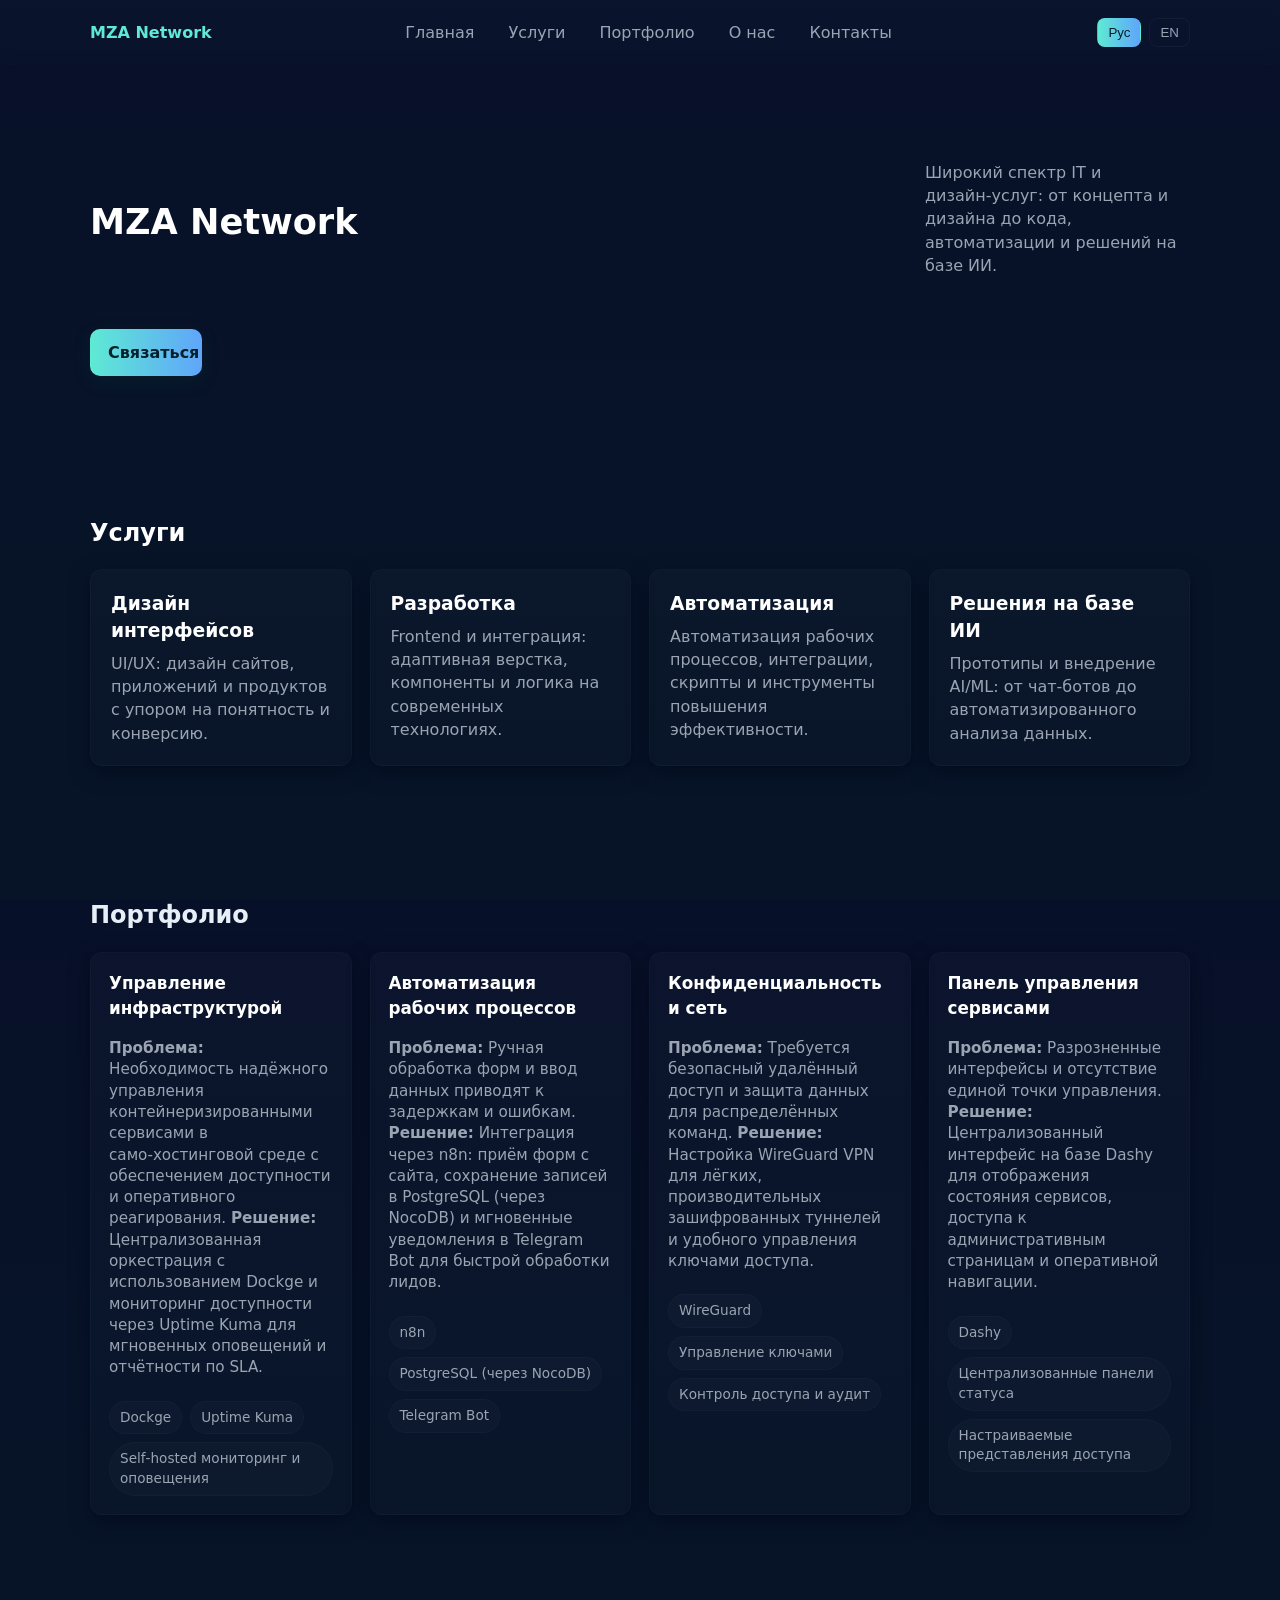
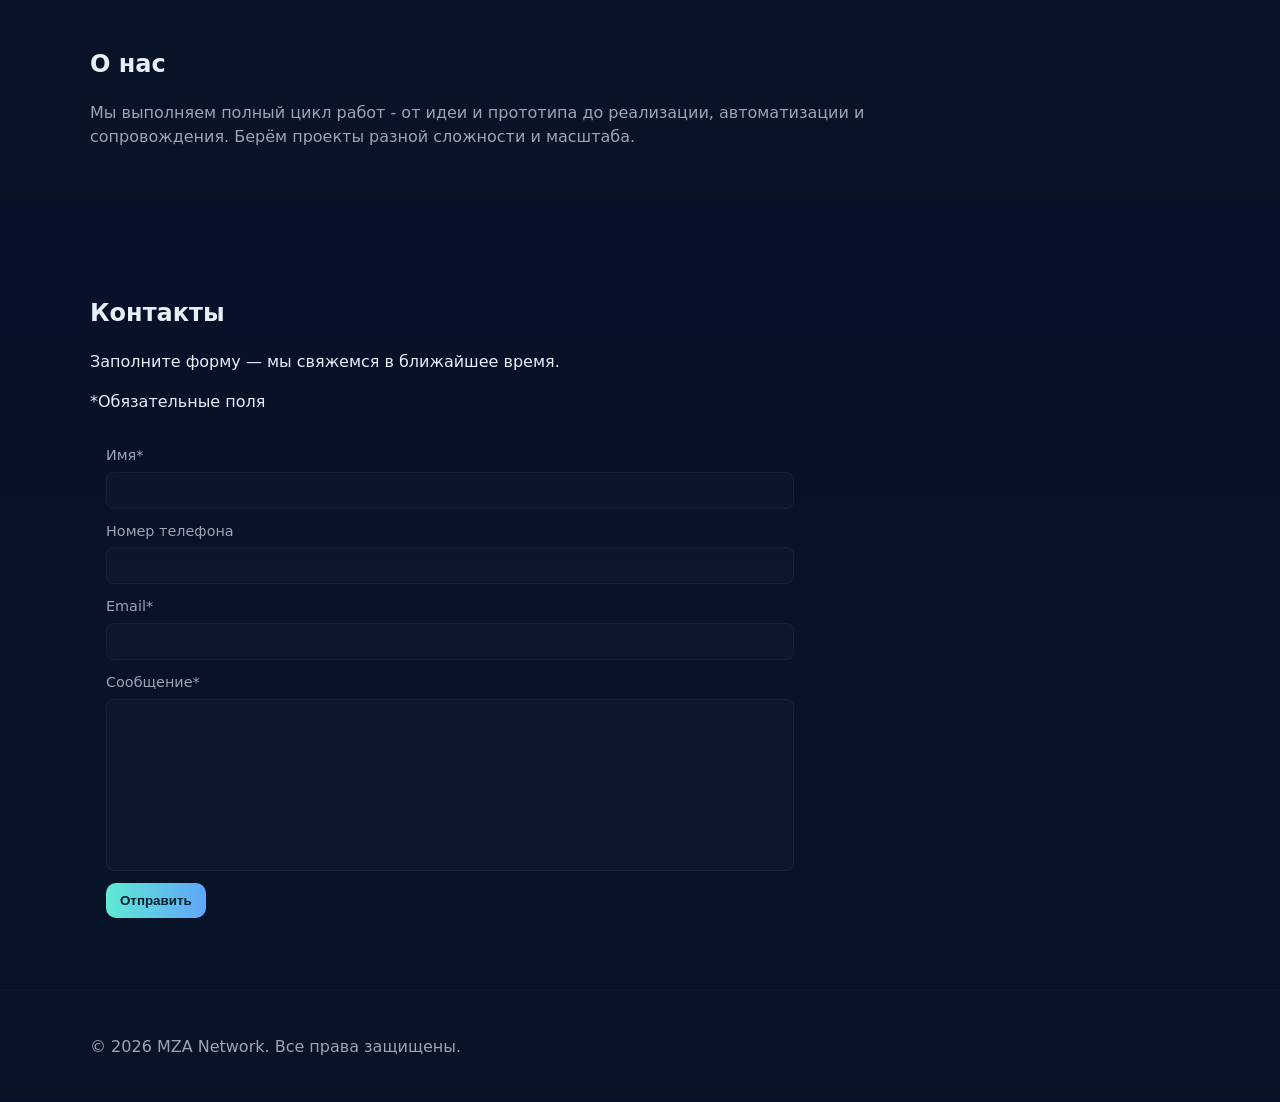
==== commit 26fc9d78: "back to future" ====
--- a/index.html
+++ b/index.html
@@ -5,17 +5,16 @@
   <meta name="viewport" content="width=device-width, initial-scale=1">
   <title>MZA Network</title>
   <link rel="stylesheet" href="css/style.css">
-  <link rel="stylesheet" href="https://cdnjs.cloudflare.com/ajax/libs/font-awesome/6.4.0/css/all.min.css">
   <header>
     <div class="container">
       <a class="logo" href="#home">MZA Network</a>
       <nav>
         <ul>
-          <li><a href="#home"><i class="nav-icon fa-solid fa-house" aria-hidden="true"></i>Главная</a></li>
-          <li><a href="#services"><i class="nav-icon fa-solid fa-desktop" aria-hidden="true"></i>Услуги</a></li>
-          <li><a href="#portfolio"><i class="nav-icon fa-solid fa-th-large" aria-hidden="true"></i>Портфолио</a></li>
-          <li><a href="#about"><i class="nav-icon fa-solid fa-link" aria-hidden="true"></i>О нас</a></li>
-          <li><a href="#contacts"><i class="nav-icon fa-solid fa-envelope" aria-hidden="true"></i>Контакты</a></li>
+          <li><a href="#home">Главная</a></li>
+          <li><a href="#services">Услуги</a></li>
+          <li><a href="#portfolio">Портфолио</a></li>
+          <li><a href="#about">О нас</a></li>
+          <li><a href="#contacts">Контакты</a></li>
         </ul>
       </nav>
       <div class="lang-switch">
@@ -25,16 +24,12 @@
     </div>
   </header>
 
-  <!-- Font Awesome used for monochrome icons -->
-
   <main>
     <section id="home" class="hero">
       <div class="container">
-        <div class="hero-copy">
-          <h1>MZA Network</h1>
-          <p>Широкий спектр IT и дизайн‑услуг: от концепта и дизайна до кода, автоматизации и решений на базе ИИ.</p>
-          <a class="cta" href="#contacts">Связаться</a>
-        </div>
+        <h1>MZA Network</h1>
+        <p>Широкий спектр IT и дизайн‑услуг: от концепта и дизайна до кода, автоматизации и решений на базе ИИ.</p>
+        <a class="cta" href="#contacts">Связаться</a>
       </div>
     </section>
 
@@ -42,19 +37,19 @@
       <h2>Услуги</h2>
       <div class="grid services-grid">
         <article class="card">
-          <h3><i class="svc-icon fa-solid fa-desktop" aria-hidden="true"></i>Дизайн интерфейсов</h3>
+          <h3>Дизайн интерфейсов</h3>
           <p>UI/UX: дизайн сайтов, приложений и продуктов с упором на понятность и конверсию.</p>
         </article>
         <article class="card">
-          <h3><i class="svc-icon fa-solid fa-th-large" aria-hidden="true"></i>Разработка</h3>
+          <h3>Разработка</h3>
           <p>Frontend и интеграция: адаптивная верстка, компоненты и логика на современных технологиях.</p>
         </article>
         <article class="card">
-          <h3><i class="svc-icon fa-solid fa-link" aria-hidden="true"></i>Автоматизация</h3>
+          <h3>Автоматизация</h3>
           <p>Автоматизация рабочих процессов, интеграции, скрипты и инструменты повышения эффективности.</p>
         </article>
         <article class="card">
-          <h3><i class="svc-icon fa-solid fa-robot" aria-hidden="true"></i>Решения на базе ИИ</h3>
+          <h3>Решения на базе ИИ</h3>
           <p>Прототипы и внедрение AI/ML: от чат‑ботов до автоматизированного анализа данных.</p>
         </article>
       </div>
@@ -67,9 +62,9 @@
           <h3>Управление инфраструктурой</h3>
           <p class="ps"><strong>Проблема:</strong> Необходимость надёжного управления контейнеризированными сервисами в само‑хостинговой среде с обеспечением доступности и оперативного реагирования. <strong>Решение:</strong> Централизованная оркестрация с использованием Dockge и мониторинг доступности через Uptime Kuma для мгновенных оповещений и отчётности по SLA.</p>
           <ul class="tech-list">
-            <li><i class="icon fa-solid fa-server" aria-hidden="true"></i>Dockge</li>
-            <li><i class="icon fa-solid fa-desktop" aria-hidden="true"></i>Uptime Kuma</li>
-            <li><i class="icon fa-solid fa-database" aria-hidden="true"></i>Self‑hosted мониторинг и оповещения</li>
+            <li>Dockge</li>
+            <li>Uptime Kuma</li>
+            <li>Self‑hosted мониторинг и оповещения</li>
           </ul>
         </article>
 
@@ -77,9 +72,9 @@
           <h3>Автоматизация рабочих процессов</h3>
           <p class="ps"><strong>Проблема:</strong> Ручная обработка форм и ввод данных приводят к задержкам и ошибкам. <strong>Решение:</strong> Интеграция через n8n: приём форм с сайта, сохранение записей в PostgreSQL (через NocoDB) и мгновенные уведомления в Telegram Bot для быстрой обработки лидов.</p>
           <ul class="tech-list">
-            <li><i class="icon fa-solid fa-link" aria-hidden="true"></i>n8n</li>
-            <li><i class="icon fa-solid fa-database" aria-hidden="true"></i>PostgreSQL (через NocoDB)</li>
-            <li><i class="icon fa-solid fa-robot" aria-hidden="true"></i>Telegram Bot</li>
+            <li>n8n</li>
+            <li>PostgreSQL (через NocoDB)</li>
+            <li>Telegram Bot</li>
           </ul>
         </article>
 
@@ -87,9 +82,9 @@
           <h3>Конфиденциальность и сеть</h3>
           <p class="ps"><strong>Проблема:</strong> Требуется безопасный удалённый доступ и защита данных для распределённых команд. <strong>Решение:</strong> Настройка WireGuard VPN для лёгких, производительных зашифрованных туннелей и удобного управления ключами доступа.</p>
           <ul class="tech-list">
-            <li><i class="icon fa-solid fa-shield-halved" aria-hidden="true"></i>WireGuard</li>
-            <li><i class="icon fa-solid fa-link" aria-hidden="true"></i>Управление ключами</li>
-            <li><i class="icon fa-solid fa-server" aria-hidden="true"></i>Контроль доступа и аудит</li>
+            <li>WireGuard</li>
+            <li>Управление ключами</li>
+            <li>Контроль доступа и аудит</li>
           </ul>
         </article>
 
@@ -97,9 +92,9 @@
           <h3>Панель управления сервисами</h3>
           <p class="ps"><strong>Проблема:</strong> Разрозненные интерфейсы и отсутствие единой точки управления. <strong>Решение:</strong> Централизованный интерфейс на базе Dashy для отображения состояния сервисов, доступа к административным страницам и оперативной навигации.</p>
           <ul class="tech-list">
-            <li><i class="icon fa-solid fa-th-large" aria-hidden="true"></i>Dashy</li>
-            <li><i class="icon fa-solid fa-desktop" aria-hidden="true"></i>Централизованные панели статуса</li>
-            <li><i class="icon fa-solid fa-link" aria-hidden="true"></i>Настраиваемые представления доступа</li>
+            <li>Dashy</li>
+            <li>Централизованные панели статуса</li>
+            <li>Настраиваемые представления доступа</li>
           </ul>
         </article>
       </div>
@@ -107,9 +102,7 @@
 
     <section id="about" class="about container">
       <h2>О нас</h2>
-      <div class="about-grid">
-        <p>Мы выполняем полный цикл работ - от идеи и прототипа до реализации, автоматизации и сопровождения. Берём проекты разной сложности и масштаба.</p>
-      </div>
+      <p>Мы выполняем полный цикл работ - от идеи и прототипа до реализации, автоматизации и сопровождения. Берём проекты разной сложности и масштаба.</p>
     </section>
 
     <section id="contacts" class="contacts container">
@@ -174,14 +167,14 @@
       translations.ru.contacts = function(action){ return ruContactsHtml.replace(/action="[^"]*"/, 'action="'+action+'"'); };
       translations.ru.footer = footerP.innerText;
 
-      // English templates (include Font Awesome icons)
-      translations.en.nav = '\n+          <li><a href="#home"><i class="nav-icon fa-solid fa-house" aria-hidden="true"></i>Home</a></li>\n+          <li><a href="#services"><i class="nav-icon fa-solid fa-desktop" aria-hidden="true"></i>Services</a></li>\n+          <li><a href="#portfolio"><i class="nav-icon fa-solid fa-th-large" aria-hidden="true"></i>Portfolio</a></li>\n+          <li><a href="#about"><i class="nav-icon fa-solid fa-link" aria-hidden="true"></i>About</a></li>\n+          <li><a href="#contacts"><i class="nav-icon fa-solid fa-envelope" aria-hidden="true"></i>Contacts</a></li>\n+        ';
+      // English templates
+      translations.en.nav = '\n          <li><a href="#home">Home</a></li>\n          <li><a href="#services">Services</a></li>\n          <li><a href="#portfolio">Portfolio</a></li>\n          <li><a href="#about">About</a></li>\n          <li><a href="#contacts">Contacts</a></li>\n        ';
 
       translations.en.hero = '<h1>MZA Network</h1>\n        <p>Comprehensive IT and design services: from concept and design to code, automation and AI-driven solutions.</p>\n        <a class="cta" href="#contacts">Contact</a>';
 
-      translations.en.services = '\n+          <article class="card">\n+            <h3><i class="svc-icon fa-solid fa-desktop" aria-hidden="true"></i>Interface Design</h3>\n+            <p>UI/UX design for websites, applications and products focused on clarity and conversion.</p>\n          </article>\n          <article class="card">\n+            <h3><i class="svc-icon fa-solid fa-th-large" aria-hidden="true"></i>Development</h3>\n            <p>Frontend and integration: responsive implementations and components built with modern technologies.</p>\n          </article>\n          <article class="card">\n+            <h3><i class="svc-icon fa-solid fa-link" aria-hidden="true"></i>Automation</h3>\n            <p>Workflow automation, integrations, and scripts to increase operational efficiency.</p>\n          </article>\n          <article class="card">\n+            <h3><i class="svc-icon fa-solid fa-robot" aria-hidden="true"></i>AI Solutions</h3>\n            <p>AI/ML prototyping and deployment: from chatbots to automated data analysis.</p>\n          </article>\n        ';
-
-      translations.en.portfolio = '\n+          <article class="card portfolio-card">\n+            <h3>Infrastructure Management</h3>\n+            <p class="ps"><strong>Problem:</strong> Managing containerised services reliably across self-hosted environments while maintaining high availability and fast incident response. <strong>Solution:</strong> Centralised container orchestration with Dockge and continuous uptime monitoring via Uptime Kuma to provide automated alerting and SLA visibility.</p>\n+            <ul class="tech-list">\n+              <li><i class="icon fa-solid fa-server" aria-hidden="true"></i>Dockge</li>\n+              <li><i class="icon fa-solid fa-desktop" aria-hidden="true"></i>Uptime Kuma</li>\n+              <li><i class="icon fa-solid fa-database" aria-hidden="true"></i>Self-hosted monitoring & alerts</li>\n+            </ul>\n+          </article>\n+\n+          <article class="card portfolio-card">\n+            <h3>Workflow Automation</h3>\n+            <p class="ps"><strong>Problem:</strong> Manual form handling and data entry causing latency and error. <strong>Solution:</strong> Integrated n8n workflows that ingest website form submissions, persist structured records in PostgreSQL (exposed via NocoDB) and dispatch instant Telegram Bot notifications for rapid follow-up.</p>\n+            <ul class="tech-list">\n+              <li><i class="icon fa-solid fa-link" aria-hidden="true"></i>n8n</li>\n+              <li><i class="icon fa-solid fa-database" aria-hidden="true"></i>PostgreSQL (via NocoDB)</li>\n+              <li><i class="icon fa-solid fa-robot" aria-hidden="true"></i>Telegram Bot notifications</li>\n+            </ul>\n+          </article>\n+\n+          <article class="card portfolio-card">\n+            <h3>Privacy & Networking</h3>\n+            <p class="ps"><strong>Problem:</strong> Secure remote access and data confidentiality for distributed teams. <strong>Solution:</strong> Custom WireGuard VPN deployment offering lightweight, high-performance encrypted tunnels and straightforward key management for remote access and inter-service connectivity.</p>\n+            <ul class="tech-list">\n+              <li><i class="icon fa-solid fa-shield-halved" aria-hidden="true"></i>WireGuard</li>\n+              <li><i class="icon fa-solid fa-link" aria-hidden="true"></i>Private key management</li>\n+              <li><i class="icon fa-solid fa-server" aria-hidden="true"></i>Access control and auditability</li>\n+            </ul>\n+          </article>\n+\n+          <article class="card portfolio-card">\n+            <h3>Service Dashboard</h3>\n+            <p class="ps"><strong>Problem:</strong> Fragmented service status and admin interfaces across multiple tools. <strong>Solution:</strong> Centralised management UI using Dashy to surface service health, links, and operational controls in a single, lightweight dashboard.</p>\n+            <ul class="tech-list">\n+              <li><i class="icon fa-solid fa-th-large" aria-hidden="true"></i>Dashy</li>\n+              <li><i class="icon fa-solid fa-desktop" aria-hidden="true"></i>Centralised links & status panels</li>\n+              <li><i class="icon fa-solid fa-link" aria-hidden="true"></i>Customisable access views</li>\n+            </ul>\n+          </article>\n+        ';
+      translations.en.services = '\n          <article class="card">\n            <h3>Interface Design</h3>\n            <p>UI/UX design for websites, applications and products focused on clarity and conversion.</p>\n          </article>\n          <article class="card">\n            <h3>Development</h3>\n            <p>Frontend and integration: responsive implementations and components built with modern technologies.</p>\n          </article>\n          <article class="card">\n            <h3>Automation</h3>\n            <p>Workflow automation, integrations, and scripts to increase operational efficiency.</p>\n          </article>\n          <article class="card">\n            <h3>AI Solutions</h3>\n            <p>AI/ML prototyping and deployment: from chatbots to automated data analysis.</p>\n          </article>\n        ';
+
+      translations.en.portfolio = '\n          <article class="card portfolio-card">\n            <h3>Infrastructure Management</h3>\n            <p class="ps"><strong>Problem:</strong> Managing containerised services reliably across self-hosted environments while maintaining high availability and fast incident response. <strong>Solution:</strong> Centralised container orchestration with Dockge and continuous uptime monitoring via Uptime Kuma to provide automated alerting and SLA visibility.</p>\n            <ul class="tech-list">\n              <li>Dockge</li>\n              <li>Uptime Kuma</li>\n              <li>Self-hosted monitoring & alerts</li>\n            </ul>\n          </article>\n\n          <article class="card portfolio-card">\n            <h3>Workflow Automation</h3>\n            <p class="ps"><strong>Problem:</strong> Manual form handling and data entry causing latency and error. <strong>Solution:</strong> Integrated n8n workflows that ingest website form submissions, persist structured records in PostgreSQL (exposed via NocoDB) and dispatch instant Telegram Bot notifications for rapid follow-up.</p>\n            <ul class="tech-list">\n              <li>n8n</li>\n              <li>PostgreSQL (via NocoDB)</li>\n              <li>Telegram Bot notifications</li>\n            </ul>\n          </article>\n\n          <article class="card portfolio-card">\n            <h3>Privacy & Networking</h3>\n            <p class="ps"><strong>Problem:</strong> Secure remote access and data confidentiality for distributed teams. <strong>Solution:</strong> Custom WireGuard VPN deployment offering lightweight, high-performance encrypted tunnels and straightforward key management for remote access and inter-service connectivity.</p>\n            <ul class="tech-list">\n              <li>WireGuard</li>\n              <li>Private key management</li>\n              <li>Access control and auditability</li>\n            </ul>\n          </article>\n\n          <article class="card portfolio-card">\n            <h3>Service Dashboard</h3>\n            <p class="ps"><strong>Problem:</strong> Fragmented service status and admin interfaces across multiple tools. <strong>Solution:</strong> Centralised management UI using Dashy to surface service health, links, and operational controls in a single, lightweight dashboard.</p>\n            <ul class="tech-list">\n              <li>Dashy</li>\n              <li>Centralised links & status panels</li>\n              <li>Customisable access views</li>\n            </ul>\n          </article>\n        ';
 
       translations.en.about = 'We deliver end-to-end work - from idea and prototype to implementation, automation and support. We accept projects of varying complexity and scale.';
 
@@ -218,4 +211,4 @@
 
   <script src="js/main.js"></script>
 </body>
-</html>
+</html>
--- a/css/style.css
+++ b/css/style.css
@@ -43,13 +43,16 @@
 
 .nav-toggle{display:none;background:transparent;border:1px solid rgba(255,255,255,0.04);padding:8px;border-radius:8px;color:var(--muted)}
 
-
-.hero{
-  padding:84px 0 64px;
+#home {
   background-image: url("https://images.unsplash.com/photo-1699891730676-037bed3c1bed?fm=jpg&q=60&w=3000&ixlib=rb-4.1.0&ixid=M3wxMjA3fDB8MHxzZWFyY2h8Mnx8d2Vic2l0ZSUyMGJhY2tncm91bmR8ZW58MHx8MHx8fDA%3D");
   background-repeat: no-repeat;
   background-size: cover;
   background-position: inherit;
+}
+
+.hero{
+  padding:84px 0 64px;
+  background:linear-gradient(120deg, rgba(96,165,250,0.06), rgba(94,234,212,0.02));
 }
 .hero .container{display:grid;grid-template-columns:1fr 265px;gap:32px;align-items:center}
 .hero h1{margin:0;font-size:2.2rem;line-height:1.05;color:#fff}
@@ -62,7 +65,6 @@
 .services-grid{display:grid;grid-template-columns:repeat(auto-fit,minmax(220px,1fr));gap:18px}
 .card{background:linear-gradient(180deg, rgba(255,255,255,0.02), rgba(255,255,255,0.01));padding:20px;border-radius:var(--radius);box-shadow:0 6px 20px rgba(2,6,23,0.6);border:1px solid rgba(255,255,255,0.02);transition:transform .18s,box-shadow .18s}
 .card h3{margin:0 0 8px;color:#fff}
-.svc-icon{width:16px;height:16px;vertical-align:middle;margin-right:8px;display:inline-block;color:var(--accent)}
 .card p{margin:0;color:var(--muted)}
 .card:hover{transform:translateY(-8px);box-shadow:0 18px 40px rgba(2,6,23,0.7)}
 
@@ -77,19 +79,7 @@
 .portfolio-card h3{margin:0 0 6px;color:#fff;font-size:1.05rem}
 .ps{margin:0;color:var(--muted);font-size:0.95rem;line-height:1.4}
 .tech-list{list-style:none;margin:10px 0 0;padding:0;display:flex;flex-wrap:wrap;gap:8px}
-.tech-list li{background:rgba(255,255,255,0.02);padding:6px 10px;border-radius:999px;color:var(--muted);font-size:0.85rem;border:1px solid rgba(255,255,255,0.02);display:flex;align-items:center;gap:8px}
-.icon{width:16px;height:16px;flex:0 0 16px;display:inline-flex;align-items:center;justify-content:center;border-radius:6px;background:rgba(255,255,255,0.03);color:var(--accent);padding:2px;font-size:12px;line-height:1}
-
-/* Nav icon */
-.nav-icon{width:16px;height:16px;display:inline-flex;align-items:center;justify-content:center;vertical-align:middle;margin-right:6px;color:var(--muted);font-size:12px}
-.nav-icon:before{display:inline-block}
-
-/* Hero media */
-.hero-media img{width:100%;height:auto;border-radius:12px;box-shadow:0 10px 30px rgba(2,6,23,0.6);object-fit:cover}
-
-/* About */
-.about-grid{display:grid;gap:20px;align-items:center}
-.team-photo{width:160px;height:160px;object-fit:cover;border-radius:12px;border:1px solid rgba(255,255,255,0.03)}
+.tech-list li{background:rgba(255,255,255,0.02);padding:6px 10px;border-radius:999px;color:var(--muted);font-size:0.85rem;border:1px solid rgba(255,255,255,0.02)}
 
 /* Language switcher */
 .lang-switch{margin-left:12px;display:flex;gap:8px;align-items:center}
@@ -129,4 +119,4 @@
 @media (prefers-reduced-motion: reduce){
   html{scroll-behavior:auto}
   .reveal{transition:none}
-}
+}
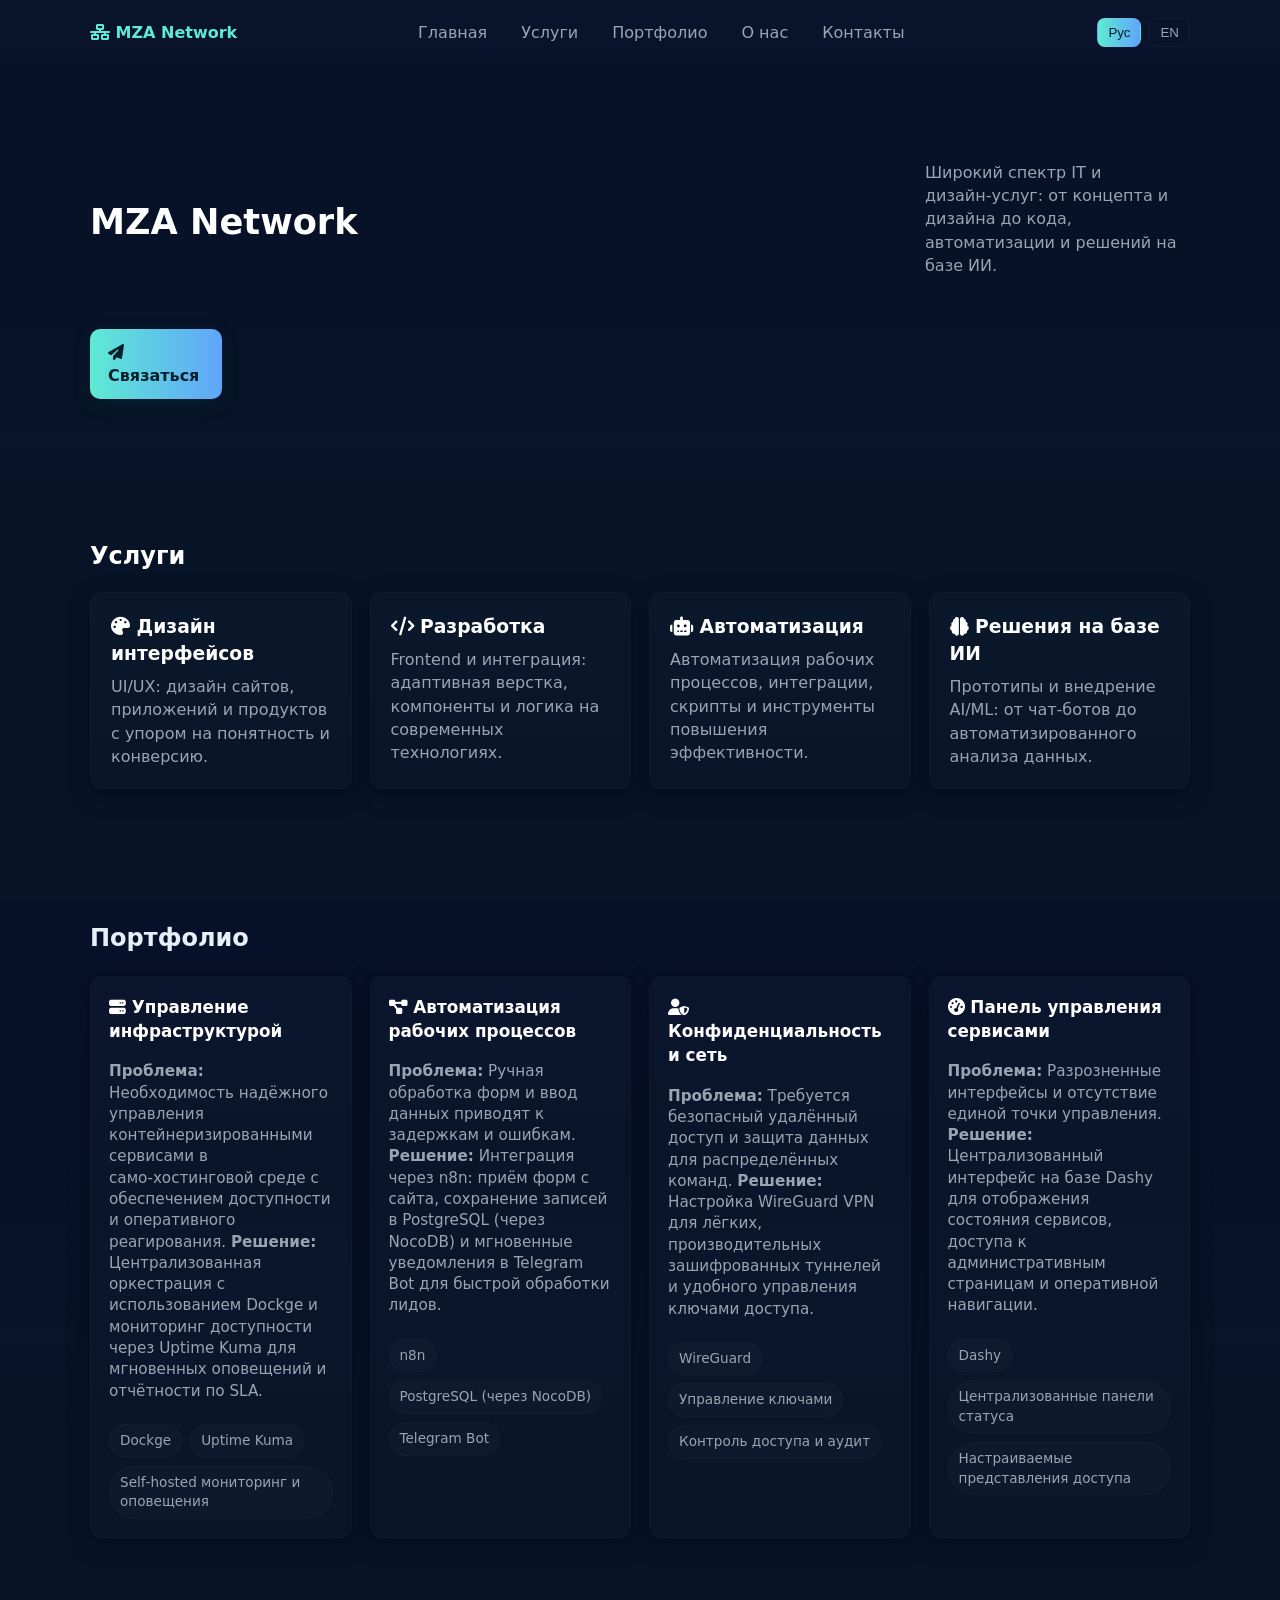
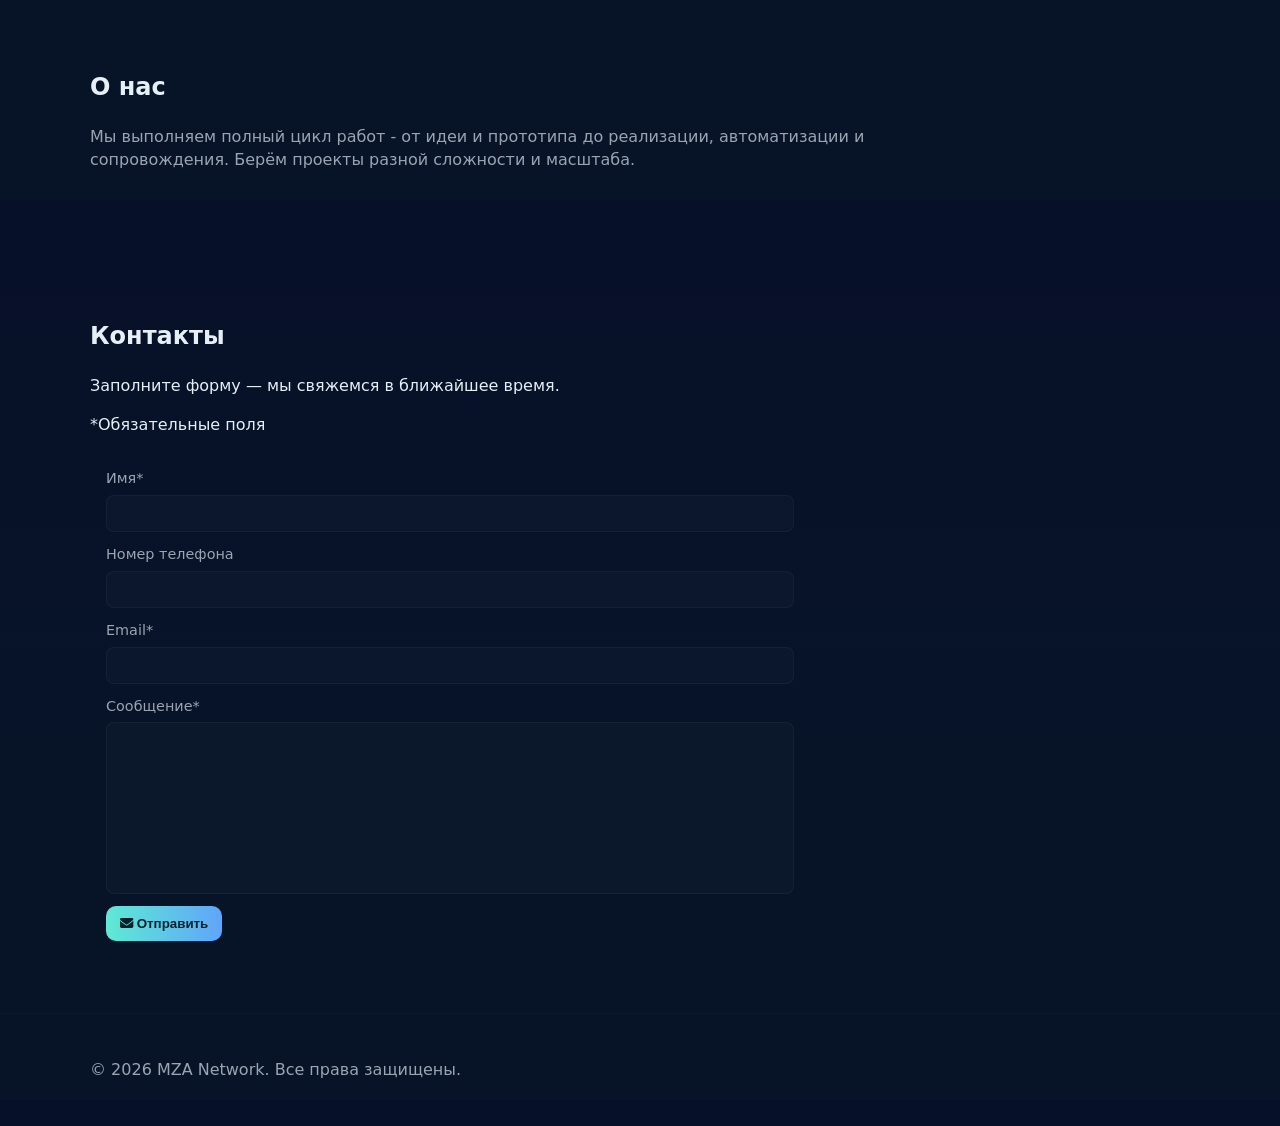
==== commit 7a879c0e: "edited" ====
--- a/index.html
+++ b/index.html
@@ -4,10 +4,13 @@
   <meta charset="utf-8">
   <meta name="viewport" content="width=device-width, initial-scale=1">
   <title>MZA Network</title>
+  <link rel="stylesheet" href="https://cdnjs.cloudflare.com/ajax/libs/font-awesome/6.4.0/css/all.min.css">
   <link rel="stylesheet" href="css/style.css">
+</head>
+<body>
   <header>
     <div class="container">
-      <a class="logo" href="#home">MZA Network</a>
+      <a class="logo" href="#home"><i class="fas fa-network-wired"></i> MZA Network</a>
       <nav>
         <ul>
           <li><a href="#home">Главная</a></li>
@@ -29,7 +32,7 @@
       <div class="container">
         <h1>MZA Network</h1>
         <p>Широкий спектр IT и дизайн‑услуг: от концепта и дизайна до кода, автоматизации и решений на базе ИИ.</p>
-        <a class="cta" href="#contacts">Связаться</a>
+        <a class="cta" href="#contacts"><i class="fas fa-paper-plane"></i> Связаться</a>
       </div>
     </section>
 
@@ -37,19 +40,19 @@
       <h2>Услуги</h2>
       <div class="grid services-grid">
         <article class="card">
-          <h3>Дизайн интерфейсов</h3>
+          <h3><i class="fas fa-palette"></i> Дизайн интерфейсов</h3>
           <p>UI/UX: дизайн сайтов, приложений и продуктов с упором на понятность и конверсию.</p>
         </article>
         <article class="card">
-          <h3>Разработка</h3>
+          <h3><i class="fas fa-code"></i> Разработка</h3>
           <p>Frontend и интеграция: адаптивная верстка, компоненты и логика на современных технологиях.</p>
         </article>
         <article class="card">
-          <h3>Автоматизация</h3>
+          <h3><i class="fas fa-robot"></i> Автоматизация</h3>
           <p>Автоматизация рабочих процессов, интеграции, скрипты и инструменты повышения эффективности.</p>
         </article>
         <article class="card">
-          <h3>Решения на базе ИИ</h3>
+          <h3><i class="fas fa-brain"></i> Решения на базе ИИ</h3>
           <p>Прототипы и внедрение AI/ML: от чат‑ботов до автоматизированного анализа данных.</p>
         </article>
       </div>
@@ -59,7 +62,7 @@
       <h2>Портфолио</h2>
       <div class="grid portfolio-grid">
         <article class="card portfolio-card">
-          <h3>Управление инфраструктурой</h3>
+          <h3><i class="fas fa-server"></i> Управление инфраструктурой</h3>
           <p class="ps"><strong>Проблема:</strong> Необходимость надёжного управления контейнеризированными сервисами в само‑хостинговой среде с обеспечением доступности и оперативного реагирования. <strong>Решение:</strong> Централизованная оркестрация с использованием Dockge и мониторинг доступности через Uptime Kuma для мгновенных оповещений и отчётности по SLA.</p>
           <ul class="tech-list">
             <li>Dockge</li>
@@ -69,7 +72,7 @@
         </article>
 
         <article class="card portfolio-card">
-          <h3>Автоматизация рабочих процессов</h3>
+          <h3><i class="fas fa-project-diagram"></i> Автоматизация рабочих процессов</h3>
           <p class="ps"><strong>Проблема:</strong> Ручная обработка форм и ввод данных приводят к задержкам и ошибкам. <strong>Решение:</strong> Интеграция через n8n: приём форм с сайта, сохранение записей в PostgreSQL (через NocoDB) и мгновенные уведомления в Telegram Bot для быстрой обработки лидов.</p>
           <ul class="tech-list">
             <li>n8n</li>
@@ -79,7 +82,7 @@
         </article>
 
         <article class="card portfolio-card">
-          <h3>Конфиденциальность и сеть</h3>
+          <h3><i class="fas fa-user-shield"></i> Конфиденциальность и сеть</h3>
           <p class="ps"><strong>Проблема:</strong> Требуется безопасный удалённый доступ и защита данных для распределённых команд. <strong>Решение:</strong> Настройка WireGuard VPN для лёгких, производительных зашифрованных туннелей и удобного управления ключами доступа.</p>
           <ul class="tech-list">
             <li>WireGuard</li>
@@ -89,7 +92,7 @@
         </article>
 
         <article class="card portfolio-card">
-          <h3>Панель управления сервисами</h3>
+          <h3><i class="fas fa-tachometer-alt"></i> Панель управления сервисами</h3>
           <p class="ps"><strong>Проблема:</strong> Разрозненные интерфейсы и отсутствие единой точки управления. <strong>Решение:</strong> Централизованный интерфейс на базе Dashy для отображения состояния сервисов, доступа к административным страницам и оперативной навигации.</p>
           <ul class="tech-list">
             <li>Dashy</li>
@@ -124,10 +127,10 @@
         </div>
         <div class="form-row">
           <label for="message">Сообщение*</label>
-          <textarea style="resize: none;" rows="10" cols="50" id="message" name="message" rows="5" required></textarea>
+          <textarea style="resize: none;" id="message" name="message" rows="10" cols="50" required></textarea>
         </div>
         <input type="hidden" id="g-recaptcha-response" name="g-recaptcha-response">
-        <button type="submit">Отправить</button>
+        <button type="submit"><i class="fas fa-envelope"></i> Отправить</button>
       </form>
     </section>
   </main>
@@ -137,6 +140,7 @@
       <p>© 2026 MZA Network. Все права защищены.</p>
     </div>
   </footer>
+
   <script>
     window.onRecaptchaLoad = function() {
       window.recaptchaReady = true;
@@ -157,28 +161,27 @@
       var formAction = contactsSection.querySelector('form')?.getAttribute('action') || '';
 
       var translations = { en: {} , ru: {} };
-      // capture current DOM as Russian source
+      
       translations.ru.nav = navUl.innerHTML;
       translations.ru.hero = heroCont.innerHTML;
       translations.ru.services = servicesGrid.innerHTML;
       translations.ru.portfolio = portfolioGrid.innerHTML;
       translations.ru.about = aboutP.innerHTML;
-      var ruContactsHtml = contactsSection.innerHTML; // preserve original Russian contacts markup
+      var ruContactsHtml = contactsSection.innerHTML;
       translations.ru.contacts = function(action){ return ruContactsHtml.replace(/action="[^"]*"/, 'action="'+action+'"'); };
       translations.ru.footer = footerP.innerText;
-
-      // English templates
-      translations.en.nav = '\n          <li><a href="#home">Home</a></li>\n          <li><a href="#services">Services</a></li>\n          <li><a href="#portfolio">Portfolio</a></li>\n          <li><a href="#about">About</a></li>\n          <li><a href="#contacts">Contacts</a></li>\n        ';
-
-      translations.en.hero = '<h1>MZA Network</h1>\n        <p>Comprehensive IT and design services: from concept and design to code, automation and AI-driven solutions.</p>\n        <a class="cta" href="#contacts">Contact</a>';
-
-      translations.en.services = '\n          <article class="card">\n            <h3>Interface Design</h3>\n            <p>UI/UX design for websites, applications and products focused on clarity and conversion.</p>\n          </article>\n          <article class="card">\n            <h3>Development</h3>\n            <p>Frontend and integration: responsive implementations and components built with modern technologies.</p>\n          </article>\n          <article class="card">\n            <h3>Automation</h3>\n            <p>Workflow automation, integrations, and scripts to increase operational efficiency.</p>\n          </article>\n          <article class="card">\n            <h3>AI Solutions</h3>\n            <p>AI/ML prototyping and deployment: from chatbots to automated data analysis.</p>\n          </article>\n        ';
-
-      translations.en.portfolio = '\n          <article class="card portfolio-card">\n            <h3>Infrastructure Management</h3>\n            <p class="ps"><strong>Problem:</strong> Managing containerised services reliably across self-hosted environments while maintaining high availability and fast incident response. <strong>Solution:</strong> Centralised container orchestration with Dockge and continuous uptime monitoring via Uptime Kuma to provide automated alerting and SLA visibility.</p>\n            <ul class="tech-list">\n              <li>Dockge</li>\n              <li>Uptime Kuma</li>\n              <li>Self-hosted monitoring & alerts</li>\n            </ul>\n          </article>\n\n          <article class="card portfolio-card">\n            <h3>Workflow Automation</h3>\n            <p class="ps"><strong>Problem:</strong> Manual form handling and data entry causing latency and error. <strong>Solution:</strong> Integrated n8n workflows that ingest website form submissions, persist structured records in PostgreSQL (exposed via NocoDB) and dispatch instant Telegram Bot notifications for rapid follow-up.</p>\n            <ul class="tech-list">\n              <li>n8n</li>\n              <li>PostgreSQL (via NocoDB)</li>\n              <li>Telegram Bot notifications</li>\n            </ul>\n          </article>\n\n          <article class="card portfolio-card">\n            <h3>Privacy & Networking</h3>\n            <p class="ps"><strong>Problem:</strong> Secure remote access and data confidentiality for distributed teams. <strong>Solution:</strong> Custom WireGuard VPN deployment offering lightweight, high-performance encrypted tunnels and straightforward key management for remote access and inter-service connectivity.</p>\n            <ul class="tech-list">\n              <li>WireGuard</li>\n              <li>Private key management</li>\n              <li>Access control and auditability</li>\n            </ul>\n          </article>\n\n          <article class="card portfolio-card">\n            <h3>Service Dashboard</h3>\n            <p class="ps"><strong>Problem:</strong> Fragmented service status and admin interfaces across multiple tools. <strong>Solution:</strong> Centralised management UI using Dashy to surface service health, links, and operational controls in a single, lightweight dashboard.</p>\n            <ul class="tech-list">\n              <li>Dashy</li>\n              <li>Centralised links & status panels</li>\n              <li>Customisable access views</li>\n            </ul>\n          </article>\n        ';
+ 
+      translations.en.nav = '<li><a href="#home">Home</a></li><li><a href="#services">Services</a></li><li><a href="#portfolio">Portfolio</a></li><li><a href="#about">About</a></li><li><a href="#contacts">Contacts</a></li>';
+
+      translations.en.hero = '<h1>MZA Network</h1><p>Comprehensive IT and design services: from concept and design to code, automation and AI-driven solutions.</p><a class="cta" href="#contacts"><i class="fas fa-paper-plane"></i> Contact</a>';
+
+      translations.en.services = '<article class="card"><h3><i class="fas fa-palette"></i> Interface Design</h3><p>UI/UX design for websites, applications and products focused on clarity and conversion.</p></article><article class="card"><h3><i class="fas fa-code"></i> Development</h3><p>Frontend and integration: responsive implementations and components built with modern technologies.</p></article><article class="card"><h3><i class="fas fa-robot"></i> Automation</h3><p>Workflow automation, integrations, and scripts to increase operational efficiency.</p></article><article class="card"><h3><i class="fas fa-brain"></i> AI Solutions</h3><p>AI/ML prototyping and deployment: from chatbots to automated data analysis.</p></article>';
+
+      translations.en.portfolio = '<article class="card portfolio-card"><h3><i class="fas fa-server"></i> Infrastructure Management</h3><p class="ps"><strong>Problem:</strong> Managing containerised services reliably across self-hosted environments while maintaining high availability and fast incident response. <strong>Solution:</strong> Centralised container orchestration with Dockge and continuous uptime monitoring via Uptime Kuma to provide automated alerting and SLA visibility.</p><ul class="tech-list"><li>Dockge</li><li>Uptime Kuma</li><li>Self-hosted monitoring & alerts</li></ul></article><article class="card portfolio-card"><h3><i class="fas fa-project-diagram"></i> Workflow Automation</h3><p class="ps"><strong>Problem:</strong> Manual form handling and data entry causing latency and error. <strong>Solution:</strong> Integrated n8n workflows that ingest website form submissions, persist structured records in PostgreSQL (exposed via NocoDB) and dispatch instant Telegram Bot notifications for rapid follow-up.</p><ul class="tech-list"><li>n8n</li><li>PostgreSQL (via NocoDB)</li><li>Telegram Bot notifications</li></ul></article><article class="card portfolio-card"><h3><i class="fas fa-user-shield"></i> Privacy & Networking</h3><p class="ps"><strong>Problem:</strong> Secure remote access and data confidentiality for distributed teams. <strong>Solution:</strong> Custom WireGuard VPN deployment offering lightweight, high-performance encrypted tunnels and straightforward key management for remote access and inter-service connectivity.</p><ul class="tech-list"><li>WireGuard</li><li>Private key management</li><li>Access control and auditability</li></ul></article><article class="card portfolio-card"><h3><i class="fas fa-tachometer-alt"></i> Service Dashboard</h3><p class="ps"><strong>Problem:</strong> Fragmented service status and admin interfaces across multiple tools. <strong>Solution:</strong> Centralised management UI using Dashy to surface service health, links, and operational controls in a single, lightweight dashboard.</p><ul class="tech-list"><li>Dashy</li><li>Centralised links & status panels</li><li>Customisable access views</li></ul></article>';
 
       translations.en.about = 'We deliver end-to-end work - from idea and prototype to implementation, automation and support. We accept projects of varying complexity and scale.';
 
-      translations.en.contacts = function(action){ return '\n        <h2>Contacts</h2>\n        <p>Fill the form and we will get back to you shortly.</p>\n        <p>*Required fields</p>\n        <form id="contactForm" action="'+action+'" method="POST">\n          <div class="form-row">\n            <label for="name">Name*</label>\n            <input id="name" name="name" type="text" required>\n          </div>\n          <div class="form-row">\n            <label for="phone">Phone</label>\n            <input id="phone" name="phone" type="text">\n          </div>\n          <div class="form-row">\n            <label for="email">Email*</label>\n            <input id="email" name="email" type="email" required>\n          </div>\n          <div class="form-row">\n            <label for="message">Message*</label>\n            <textarea style="resize: none;" rows="10" cols="50" id="message" name="message" rows="5" required></textarea>\n          </div>\n          <input type="hidden" id="g-recaptcha-response" name="g-recaptcha-response">\n          <button type="submit">Send</button>\n        </form>\n      '; };
+      translations.en.contacts = function(action){ return '<h2>Contacts</h2><p>Fill the form and we will get back to you shortly.</p><p>*Required fields</p><form id="contactForm" action="'+action+'" method="POST"><div class="form-row"><label for="name">Name*</label><input id="name" name="name" type="text" required></div><div class="form-row"><label for="phone">Phone</label><input id="phone" name="phone" type="text"></div><div class="form-row"><label for="email">Email*</label><input id="email" name="email" type="email" required></div><div class="form-row"><label for="message">Message*</label><textarea style="resize: none;" id="message" name="message" rows="10" cols="50" required></textarea></div><input type="hidden" id="g-recaptcha-response" name="g-recaptcha-response"><button type="submit"><i class="fas fa-envelope"></i> Send</button></form>'; };
 
       translations.en.footer = '© 2026 MZA Network. All rights reserved.';
 
@@ -208,7 +211,6 @@
     })();
   </script>
   <script src="https://www.google.com/recaptcha/enterprise.js?render=6LcA7EcsAAAAAHwn5rLB2n9YemqWFU2Vo0Y3sTGL&onload=onRecaptchaLoad"></script>
-
   <script src="js/main.js"></script>
 </body>
 </html>
--- a/css/style.css
+++ b/css/style.css
@@ -43,21 +43,17 @@
 
 .nav-toggle{display:none;background:transparent;border:1px solid rgba(255,255,255,0.04);padding:8px;border-radius:8px;color:var(--muted)}
 
-#home {
+.hero{
+  padding:84px 0 64px;
   background-image: url("https://images.unsplash.com/photo-1699891730676-037bed3c1bed?fm=jpg&q=60&w=3000&ixlib=rb-4.1.0&ixid=M3wxMjA3fDB8MHxzZWFyY2h8Mnx8d2Vic2l0ZSUyMGJhY2tncm91bmR8ZW58MHx8MHx8fDA%3D");
   background-repeat: no-repeat;
   background-size: cover;
   background-position: inherit;
 }
-
-.hero{
-  padding:84px 0 64px;
-  background:linear-gradient(120deg, rgba(96,165,250,0.06), rgba(94,234,212,0.02));
-}
 .hero .container{display:grid;grid-template-columns:1fr 265px;gap:32px;align-items:center}
 .hero h1{margin:0;font-size:2.2rem;line-height:1.05;color:#fff}
 .hero p{color:var(--muted);margin:12px 0 20px}
-.cta{display:inline-block;width: 112px;padding:12px 18px;background:linear-gradient(90deg,var(--accent),var(--accent-2));color:#04202b;text-decoration:none;border-radius:10px;font-weight:600;box-shadow:0 6px 18px rgba(6,78,59,0.18);transition:transform .16s}
+.cta{display:inline-block;width: 132px;padding:12px 18px;background:linear-gradient(90deg,var(--accent),var(--accent-2));color:#04202b;text-decoration:none;border-radius:10px;font-weight:600;box-shadow:0 6px 18px rgba(6,78,59,0.18);transition:transform .16s}
 .cta:hover{transform:translateY(-4px)}
 
 .services{padding:56px 0}
